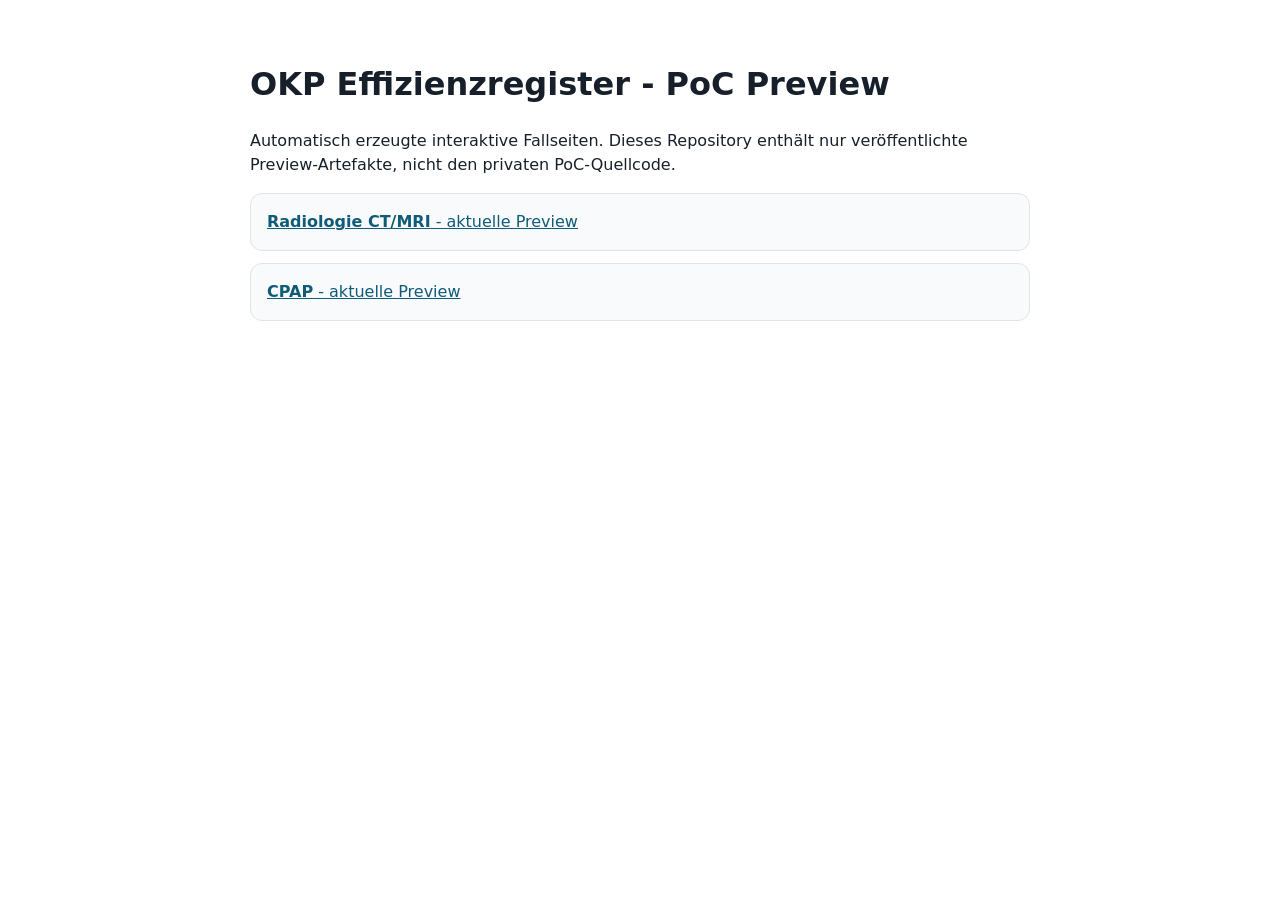
==== index.html @ 72e0fb17 "Preview radiology gpt-5.6-luna from private PoC issue #5" ====
<!doctype html>
<html lang="de">
<head>
  <meta charset="utf-8">
  <meta name="viewport" content="width=device-width,initial-scale=1">
  <title>OKP Effizienzregister PoC</title>
  <style>
    body{font-family:system-ui,-apple-system,"Segoe UI",sans-serif;max-width:780px;margin:60px auto;padding:0 20px;color:#17202a;line-height:1.5}
    a{color:#0f5b78}.card{padding:16px;border:1px solid #dfe4ea;border-radius:12px;margin:12px 0;background:#f8fafb}
  </style>
</head>
<body>
  <h1>OKP Effizienzregister - PoC Preview</h1>
  <p>Automatisch erzeugte interaktive Fallseiten. Dieses Repository enthält nur veröffentlichte Preview-Artefakte, nicht den privaten PoC-Quellcode.</p>
  <div class="card"><a href="radiology/"><strong>Radiologie CT/MRI</strong> - aktuelle Preview</a></div>
  <div class="card"><a href="cpap/"><strong>CPAP</strong> - aktuelle Preview</a></div>
</body>
</html>
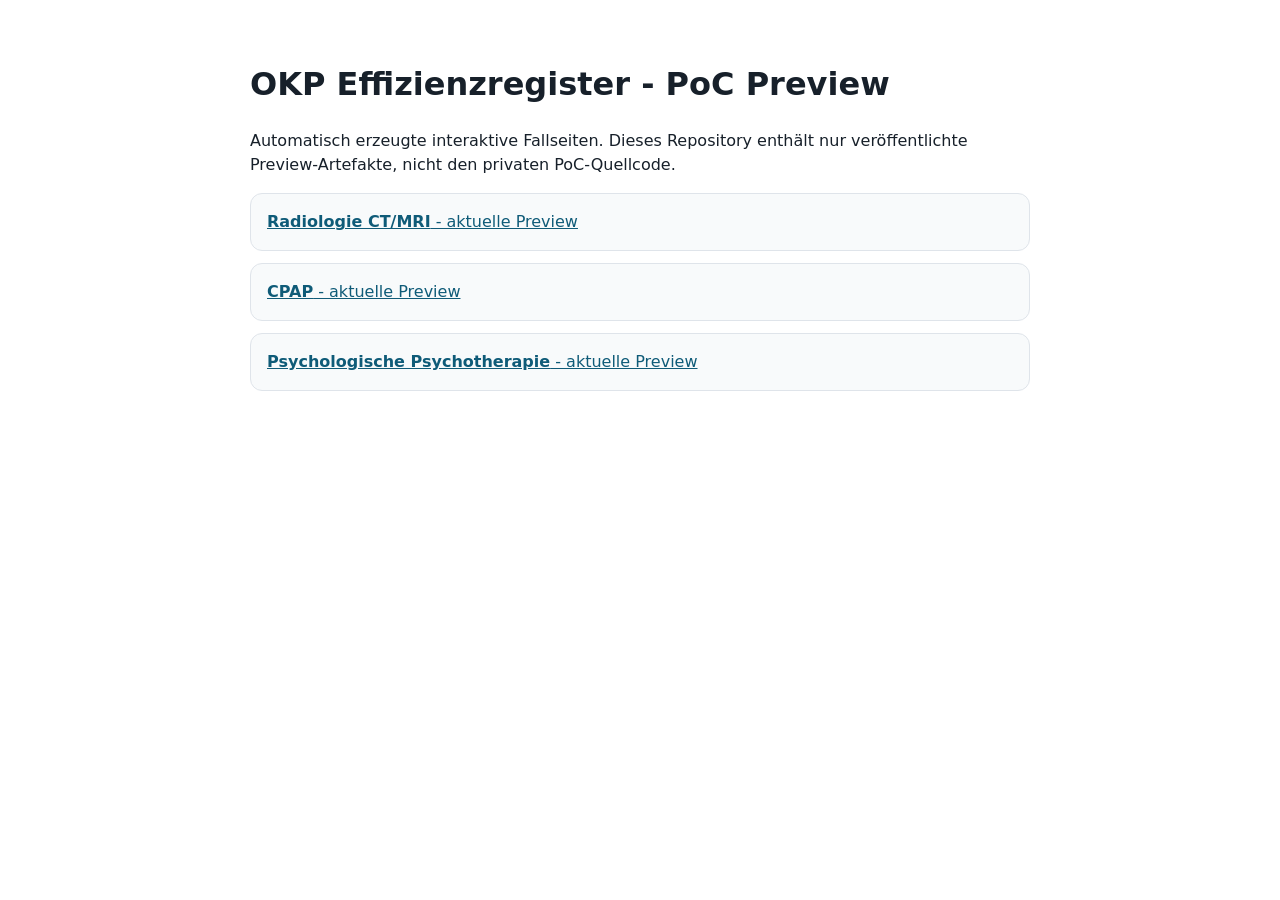
==== commit 34d87641: "Preview psychotherapy gpt-5.6-luna from private PoC issue #11" ====
--- a/index.html
+++ b/index.html
@@ -14,5 +14,6 @@
   <p>Automatisch erzeugte interaktive Fallseiten. Dieses Repository enthält nur veröffentlichte Preview-Artefakte, nicht den privaten PoC-Quellcode.</p>
   <div class="card"><a href="radiology/"><strong>Radiologie CT/MRI</strong> - aktuelle Preview</a></div>
   <div class="card"><a href="cpap/"><strong>CPAP</strong> - aktuelle Preview</a></div>
+<div class="card"><a href="psychotherapy/"><strong>Psychologische Psychotherapie</strong> - aktuelle Preview</a></div>
 </body>
 </html>
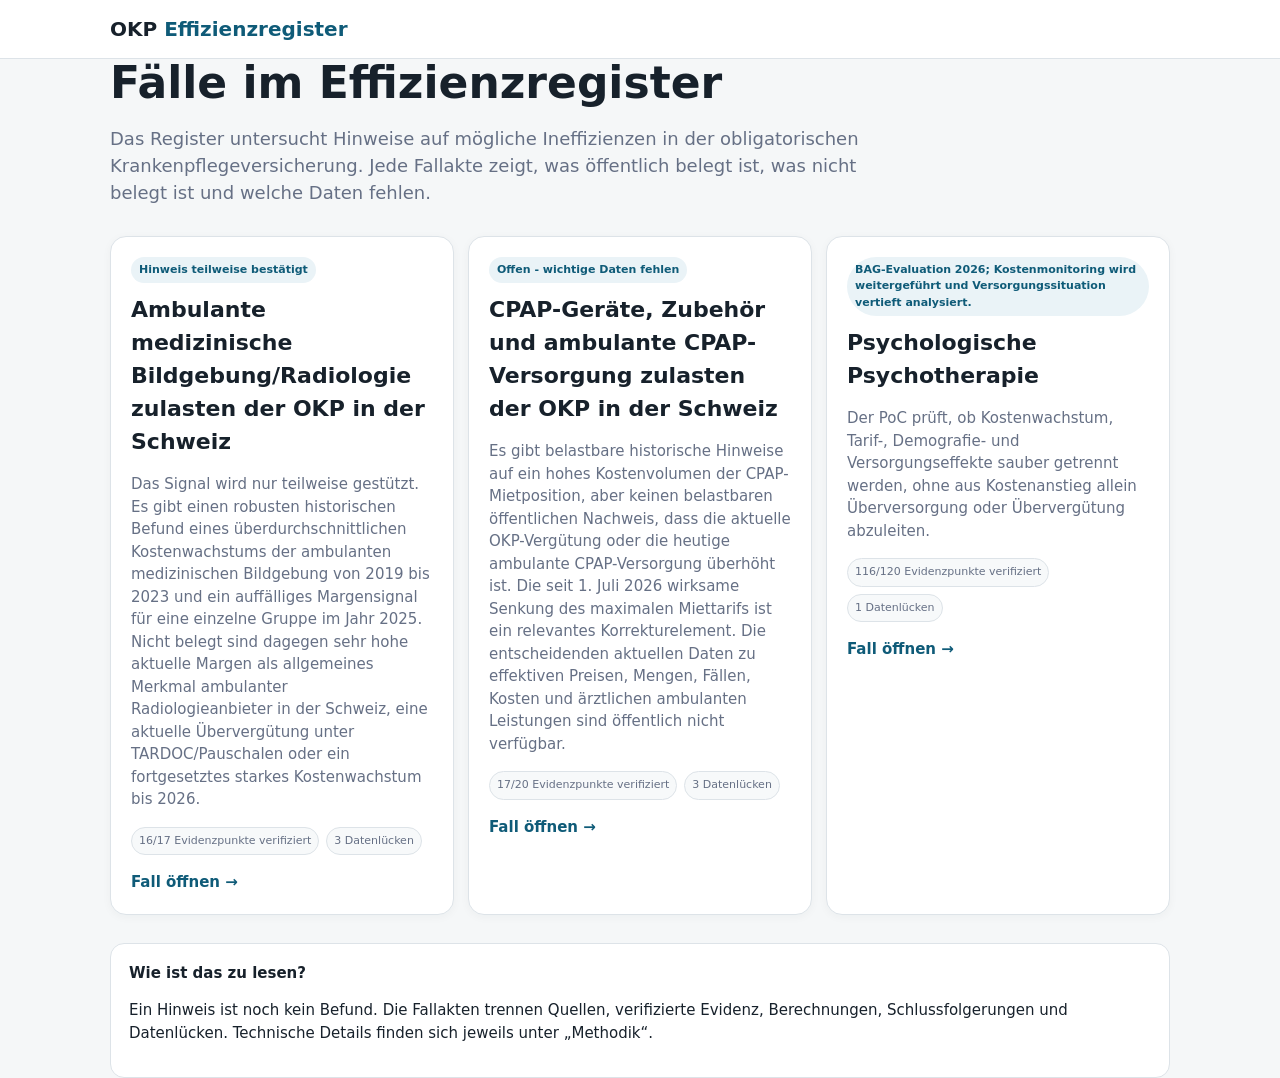
==== commit efe74b87: "Persist isolated ui stage output" ====
--- a/index.html
+++ b/index.html
@@ -1,19 +1,3 @@
-<!doctype html>
-<html lang="de">
-<head>
-  <meta charset="utf-8">
-  <meta name="viewport" content="width=device-width,initial-scale=1">
-  <title>OKP Effizienzregister PoC</title>
-  <style>
-    body{font-family:system-ui,-apple-system,"Segoe UI",sans-serif;max-width:780px;margin:60px auto;padding:0 20px;color:#17202a;line-height:1.5}
-    a{color:#0f5b78}.card{padding:16px;border:1px solid #dfe4ea;border-radius:12px;margin:12px 0;background:#f8fafb}
-  </style>
-</head>
-<body>
-  <h1>OKP Effizienzregister - PoC Preview</h1>
-  <p>Automatisch erzeugte interaktive Fallseiten. Dieses Repository enthält nur veröffentlichte Preview-Artefakte, nicht den privaten PoC-Quellcode.</p>
-  <div class="card"><a href="radiology/"><strong>Radiologie CT/MRI</strong> - aktuelle Preview</a></div>
-  <div class="card"><a href="cpap/"><strong>CPAP</strong> - aktuelle Preview</a></div>
-<div class="card"><a href="psychotherapy/"><strong>Psychologische Psychotherapie</strong> - aktuelle Preview</a></div>
-</body>
-</html>
+<!doctype html><html lang="de"><head><meta charset="utf-8"><meta name="viewport" content="width=device-width,initial-scale=1"><title>OKP Effizienzregister</title><style>
+:root{--bg:#f5f7f8;--card:#fff;--text:#17212b;--muted:#667085;--line:#dde3e8;--accent:#0f5b78;--soft:#eaf3f7}*{box-sizing:border-box}body{margin:0;background:var(--bg);color:var(--text);font:15px/1.5 system-ui,-apple-system,Segoe UI,sans-serif}.wrap{max-width:1100px;margin:auto;padding:0 20px}header{background:#fff;border-bottom:1px solid var(--line);padding:14px 0}.brand{font-weight:850;font-size:20px}.brand span{color:var(--accent)}main{padding:48px 0}h1{font-size:44px;line-height:1.08;margin:0 0 12px}.lead{font-size:18px;color:var(--muted);max-width:760px;margin-bottom:30px}.cases{display:grid;grid-template-columns:repeat(3,1fr);gap:14px}.case-card{display:block;background:var(--card);border:1px solid var(--line);border-radius:16px;padding:20px;color:var(--text);text-decoration:none;box-shadow:0 2px 10px rgba(16,40,52,.04)}.case-card:hover{border-color:#9db8c4}.case-card h2{font-size:22px;margin:10px 0}.case-card p{color:var(--muted)}.status{display:inline-block;background:var(--soft);color:var(--accent);font-size:11px;font-weight:800;border-radius:999px;padding:5px 8px}.metrics{display:flex;gap:7px;flex-wrap:wrap;margin:16px 0}.metrics span{font-size:11px;background:#f7f9fa;border:1px solid var(--line);border-radius:999px;padding:5px 7px;color:var(--muted)}.open{font-weight:800;color:var(--accent)}.method{margin-top:28px;background:#fff;border:1px solid var(--line);border-radius:14px;padding:18px}@media(max-width:850px){.cases{grid-template-columns:1fr}h1{font-size:34px}}
+</style></head><body><header><div class="wrap brand">OKP <span>Effizienzregister</span></div></header><main class="wrap"><h1>Fälle im Effizienzregister</h1><p class="lead">Das Register untersucht Hinweise auf mögliche Ineffizienzen in der obligatorischen Krankenpflegeversicherung. Jede Fallakte zeigt, was öffentlich belegt ist, was nicht belegt ist und welche Daten fehlen.</p><div class="cases"><a class="case-card" href="./radiology/"><span class="status">Hinweis teilweise bestätigt</span><h2>Ambulante medizinische Bildgebung/Radiologie zulasten der OKP in der Schweiz</h2><p>Das Signal wird nur teilweise gestützt. Es gibt einen robusten historischen Befund eines überdurchschnittlichen Kostenwachstums der ambulanten medizinischen Bildgebung von 2019 bis 2023 und ein auffälliges Margensignal für eine einzelne Gruppe im Jahr 2025. Nicht belegt sind dagegen sehr hohe aktuelle Margen als allgemeines Merkmal ambulanter Radiologieanbieter in der Schweiz, eine aktuelle Übervergütung unter TARDOC/Pauschalen oder ein fortgesetztes starkes Kostenwachstum bis 2026.</p><div class="metrics"><span>16/17 Evidenzpunkte verifiziert</span><span>3 Datenlücken</span></div><span class="open">Fall öffnen →</span></a><a class="case-card" href="./cpap/"><span class="status">Offen - wichtige Daten fehlen</span><h2>CPAP-Geräte, Zubehör und ambulante CPAP-Versorgung zulasten der OKP in der Schweiz</h2><p>Es gibt belastbare historische Hinweise auf ein hohes Kostenvolumen der CPAP-Mietposition, aber keinen belastbaren öffentlichen Nachweis, dass die aktuelle OKP-Vergütung oder die heutige ambulante CPAP-Versorgung überhöht ist. Die seit 1. Juli 2026 wirksame Senkung des maximalen Miettarifs ist ein relevantes Korrekturelement. Die entscheidenden aktuellen Daten zu effektiven Preisen, Mengen, Fällen, Kosten und ärztlichen ambulanten Leistungen sind öffentlich nicht verfügbar.</p><div class="metrics"><span>17/20 Evidenzpunkte verifiziert</span><span>3 Datenlücken</span></div><span class="open">Fall öffnen →</span></a><a class="case-card" href="./psychotherapy/"><span class="status">BAG-Evaluation 2026; Kostenmonitoring wird weitergeführt und Versorgungssituation vertieft analysiert.</span><h2>Psychologische Psychotherapie</h2><p>Der PoC prüft, ob Kostenwachstum, Tarif-, Demografie- und Versorgungseffekte sauber getrennt werden, ohne aus Kostenanstieg allein Überversorgung oder Übervergütung abzuleiten.</p><div class="metrics"><span>116/120 Evidenzpunkte verifiziert</span><span>1 Datenlücken</span></div><span class="open">Fall öffnen →</span></a></div><div class="method"><b>Wie ist das zu lesen?</b><p>Ein Hinweis ist noch kein Befund. Die Fallakten trennen Quellen, verifizierte Evidenz, Berechnungen, Schlussfolgerungen und Datenlücken. Technische Details finden sich jeweils unter „Methodik“.</p></div></main></body></html>
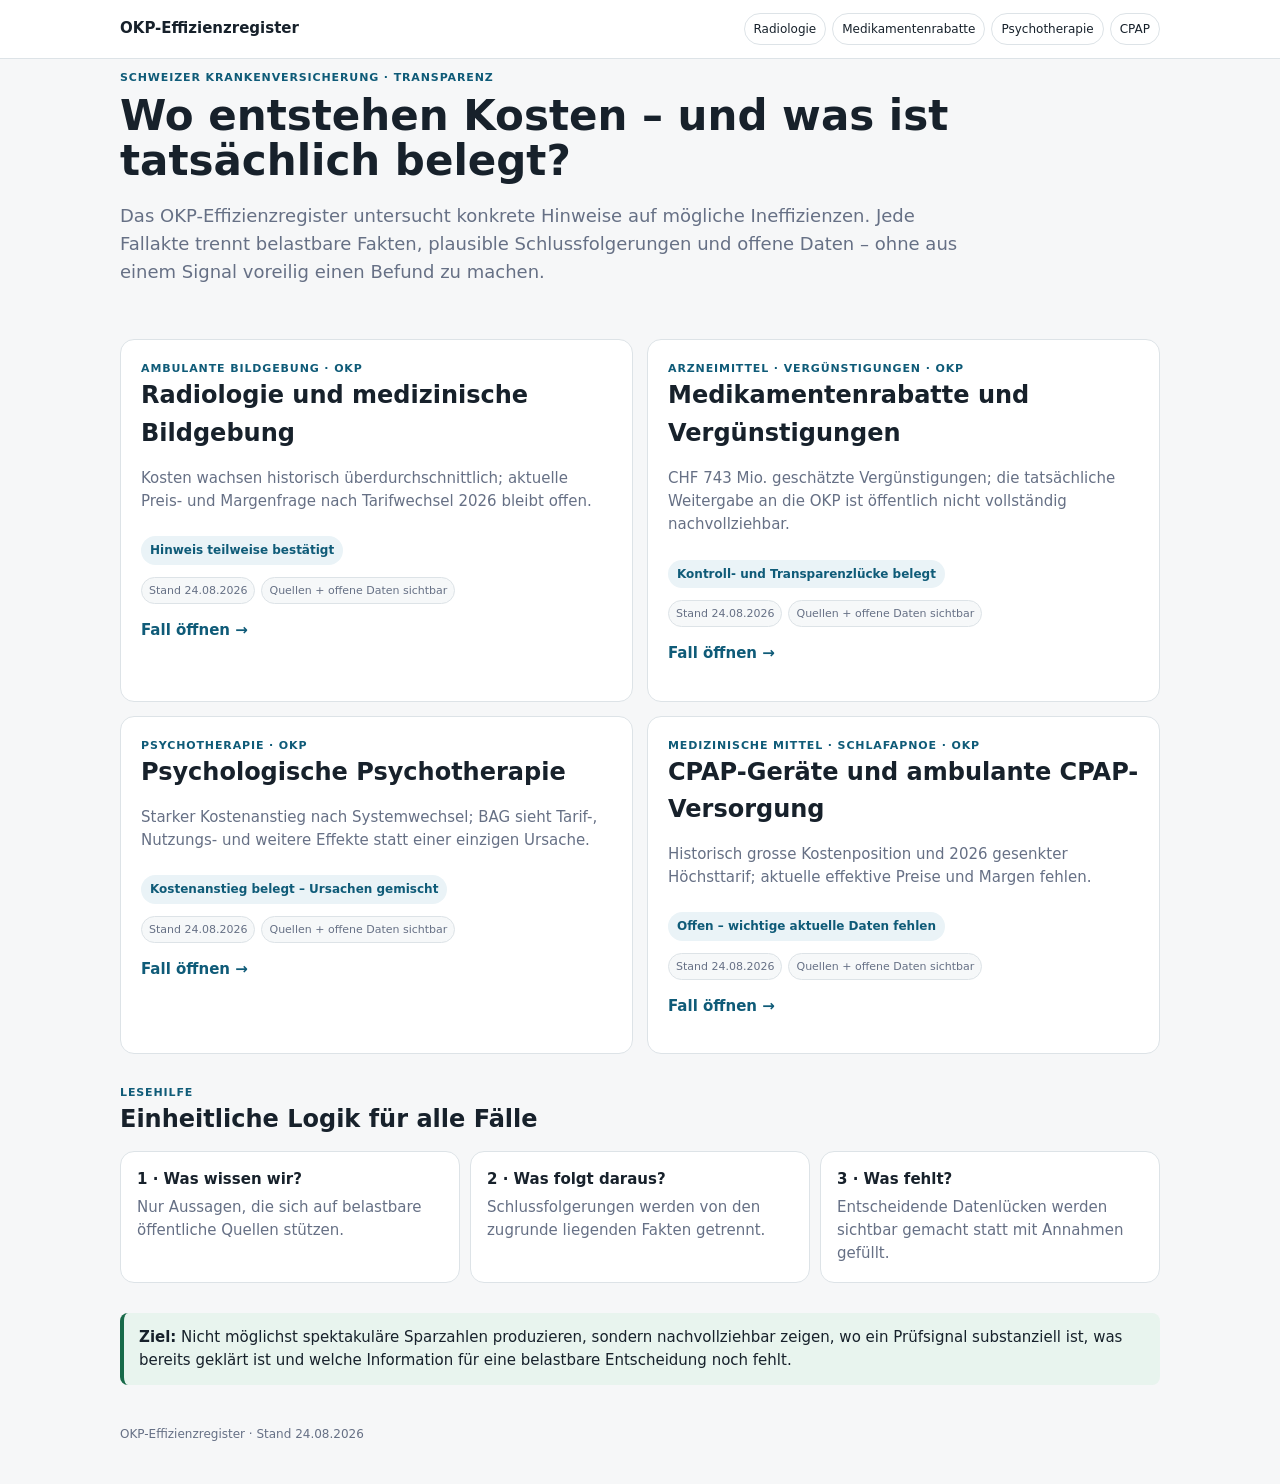
==== commit d8bd1f76: "Publish unified clean public case UI" ====
--- a/index.html
+++ b/index.html
@@ -1,3 +1 @@
-<!doctype html><html lang="de"><head><meta charset="utf-8"><meta name="viewport" content="width=device-width,initial-scale=1"><title>OKP Effizienzregister</title><style>
-:root{--bg:#f5f7f8;--card:#fff;--text:#17212b;--muted:#667085;--line:#dde3e8;--accent:#0f5b78;--soft:#eaf3f7}*{box-sizing:border-box}body{margin:0;background:var(--bg);color:var(--text);font:15px/1.5 system-ui,-apple-system,Segoe UI,sans-serif}.wrap{max-width:1100px;margin:auto;padding:0 20px}header{background:#fff;border-bottom:1px solid var(--line);padding:14px 0}.brand{font-weight:850;font-size:20px}.brand span{color:var(--accent)}main{padding:48px 0}h1{font-size:44px;line-height:1.08;margin:0 0 12px}.lead{font-size:18px;color:var(--muted);max-width:760px;margin-bottom:30px}.cases{display:grid;grid-template-columns:repeat(3,1fr);gap:14px}.case-card{display:block;background:var(--card);border:1px solid var(--line);border-radius:16px;padding:20px;color:var(--text);text-decoration:none;box-shadow:0 2px 10px rgba(16,40,52,.04)}.case-card:hover{border-color:#9db8c4}.case-card h2{font-size:22px;margin:10px 0}.case-card p{color:var(--muted)}.status{display:inline-block;background:var(--soft);color:var(--accent);font-size:11px;font-weight:800;border-radius:999px;padding:5px 8px}.metrics{display:flex;gap:7px;flex-wrap:wrap;margin:16px 0}.metrics span{font-size:11px;background:#f7f9fa;border:1px solid var(--line);border-radius:999px;padding:5px 7px;color:var(--muted)}.open{font-weight:800;color:var(--accent)}.method{margin-top:28px;background:#fff;border:1px solid var(--line);border-radius:14px;padding:18px}@media(max-width:850px){.cases{grid-template-columns:1fr}h1{font-size:34px}}
-</style></head><body><header><div class="wrap brand">OKP <span>Effizienzregister</span></div></header><main class="wrap"><h1>Fälle im Effizienzregister</h1><p class="lead">Das Register untersucht Hinweise auf mögliche Ineffizienzen in der obligatorischen Krankenpflegeversicherung. Jede Fallakte zeigt, was öffentlich belegt ist, was nicht belegt ist und welche Daten fehlen.</p><div class="cases"><a class="case-card" href="./radiology/"><span class="status">Hinweis teilweise bestätigt</span><h2>Ambulante medizinische Bildgebung/Radiologie zulasten der OKP in der Schweiz</h2><p>Das Signal wird nur teilweise gestützt. Es gibt einen robusten historischen Befund eines überdurchschnittlichen Kostenwachstums der ambulanten medizinischen Bildgebung von 2019 bis 2023 und ein auffälliges Margensignal für eine einzelne Gruppe im Jahr 2025. Nicht belegt sind dagegen sehr hohe aktuelle Margen als allgemeines Merkmal ambulanter Radiologieanbieter in der Schweiz, eine aktuelle Übervergütung unter TARDOC/Pauschalen oder ein fortgesetztes starkes Kostenwachstum bis 2026.</p><div class="metrics"><span>16/17 Evidenzpunkte verifiziert</span><span>3 Datenlücken</span></div><span class="open">Fall öffnen →</span></a><a class="case-card" href="./cpap/"><span class="status">Offen - wichtige Daten fehlen</span><h2>CPAP-Geräte, Zubehör und ambulante CPAP-Versorgung zulasten der OKP in der Schweiz</h2><p>Es gibt belastbare historische Hinweise auf ein hohes Kostenvolumen der CPAP-Mietposition, aber keinen belastbaren öffentlichen Nachweis, dass die aktuelle OKP-Vergütung oder die heutige ambulante CPAP-Versorgung überhöht ist. Die seit 1. Juli 2026 wirksame Senkung des maximalen Miettarifs ist ein relevantes Korrekturelement. Die entscheidenden aktuellen Daten zu effektiven Preisen, Mengen, Fällen, Kosten und ärztlichen ambulanten Leistungen sind öffentlich nicht verfügbar.</p><div class="metrics"><span>17/20 Evidenzpunkte verifiziert</span><span>3 Datenlücken</span></div><span class="open">Fall öffnen →</span></a><a class="case-card" href="./psychotherapy/"><span class="status">BAG-Evaluation 2026; Kostenmonitoring wird weitergeführt und Versorgungssituation vertieft analysiert.</span><h2>Psychologische Psychotherapie</h2><p>Der PoC prüft, ob Kostenwachstum, Tarif-, Demografie- und Versorgungseffekte sauber getrennt werden, ohne aus Kostenanstieg allein Überversorgung oder Übervergütung abzuleiten.</p><div class="metrics"><span>116/120 Evidenzpunkte verifiziert</span><span>1 Datenlücken</span></div><span class="open">Fall öffnen →</span></a></div><div class="method"><b>Wie ist das zu lesen?</b><p>Ein Hinweis ist noch kein Befund. Die Fallakten trennen Quellen, verifizierte Evidenz, Berechnungen, Schlussfolgerungen und Datenlücken. Technische Details finden sich jeweils unter „Methodik“.</p></div></main></body></html>+<!doctype html><html lang="de"><head><meta charset="utf-8"><meta name="viewport" content="width=device-width,initial-scale=1"><title>OKP-Effizienzregister</title><link rel="stylesheet" href="./styles.css"></head><body><header><div class="wrap header-inner"><a class="brand" href="./">OKP-Effizienzregister</a><nav class="nav"><a href="./radiology/">Radiologie</a><a href="./medikamentenrabatte/">Medikamentenrabatte</a><a href="./psychotherapy/">Psychotherapie</a><a href="./cpap/">CPAP</a></nav></div></header><main class="wrap"><section class="hero"><div class="eyebrow">SCHWEIZER KRANKENVERSICHERUNG · TRANSPARENZ</div><h1>Wo entstehen Kosten – und was ist tatsächlich belegt?</h1><p class="lead">Das OKP-Effizienzregister untersucht konkrete Hinweise auf mögliche Ineffizienzen. Jede Fallakte trennt belastbare Fakten, plausible Schlussfolgerungen und offene Daten – ohne aus einem Signal voreilig einen Befund zu machen.</p></section><section class="section"><div class="case-grid"><a class="case-card" href="./radiology/"><div class="eyebrow">AMBULANTE BILDGEBUNG · OKP</div><h2>Radiologie und medizinische Bildgebung</h2><p>Kosten wachsen historisch überdurchschnittlich; aktuelle Preis- und Margenfrage nach Tarifwechsel 2026 bleibt offen.</p><span class="status">Hinweis teilweise bestätigt</span><div class="case-meta"><span>Stand 24.08.2026</span><span>Quellen + offene Daten sichtbar</span></div><p class="open">Fall öffnen →</p></a><a class="case-card" href="./medikamentenrabatte/"><div class="eyebrow">ARZNEIMITTEL · VERGÜNSTIGUNGEN · OKP</div><h2>Medikamentenrabatte und Vergünstigungen</h2><p>CHF 743 Mio. geschätzte Vergünstigungen; die tatsächliche Weitergabe an die OKP ist öffentlich nicht vollständig nachvollziehbar.</p><span class="status">Kontroll- und Transparenzlücke belegt</span><div class="case-meta"><span>Stand 24.08.2026</span><span>Quellen + offene Daten sichtbar</span></div><p class="open">Fall öffnen →</p></a><a class="case-card" href="./psychotherapy/"><div class="eyebrow">PSYCHOTHERAPIE · OKP</div><h2>Psychologische Psychotherapie</h2><p>Starker Kostenanstieg nach Systemwechsel; BAG sieht Tarif-, Nutzungs- und weitere Effekte statt einer einzigen Ursache.</p><span class="status">Kostenanstieg belegt – Ursachen gemischt</span><div class="case-meta"><span>Stand 24.08.2026</span><span>Quellen + offene Daten sichtbar</span></div><p class="open">Fall öffnen →</p></a><a class="case-card" href="./cpap/"><div class="eyebrow">MEDIZINISCHE MITTEL · SCHLAFAPNOE · OKP</div><h2>CPAP-Geräte und ambulante CPAP-Versorgung</h2><p>Historisch grosse Kostenposition und 2026 gesenkter Höchsttarif; aktuelle effektive Preise und Margen fehlen.</p><span class="status">Offen – wichtige aktuelle Daten fehlen</span><div class="case-meta"><span>Stand 24.08.2026</span><span>Quellen + offene Daten sichtbar</span></div><p class="open">Fall öffnen →</p></a></div></section><section class="section"><div class="eyebrow">LESEHILFE</div><h2>Einheitliche Logik für alle Fälle</h2><div class="principles"><article class="panel"><b>1 · Was wissen wir?</b><span class="muted">Nur Aussagen, die sich auf belastbare öffentliche Quellen stützen.</span></article><article class="panel"><b>2 · Was folgt daraus?</b><span class="muted">Schlussfolgerungen werden von den zugrunde liegenden Fakten getrennt.</span></article><article class="panel"><b>3 · Was fehlt?</b><span class="muted">Entscheidende Datenlücken werden sichtbar gemacht statt mit Annahmen gefüllt.</span></article></div></section><section class="section"><div class="callout good"><b>Ziel:</b> Nicht möglichst spektakuläre Sparzahlen produzieren, sondern nachvollziehbar zeigen, wo ein Prüfsignal substanziell ist, was bereits geklärt ist und welche Information für eine belastbare Entscheidung noch fehlt.</div></section></main><footer><div class="wrap">OKP-Effizienzregister · Stand 24.08.2026</div></footer></body></html>
--- a/styles.css
+++ b/styles.css
@@ -0,0 +1 @@
+:root{--bg:#f6f7f8;--card:#fff;--text:#17212b;--muted:#667085;--line:#dde3e7;--accent:#0f5b78;--accent2:#0a4158;--soft:#eaf3f7;--warnbg:#fff4df;--good:#176a49;--goodbg:#e8f4ee}*{box-sizing:border-box;min-width:0}html{scroll-behavior:smooth;max-width:100%}body{margin:0;max-width:100%;background:var(--bg);color:var(--text);font:15px/1.55 system-ui,-apple-system,"Segoe UI",sans-serif}a{color:var(--accent)}.wrap{max-width:1080px;margin:auto;padding:0 20px}header{background:#fff;border-bottom:1px solid var(--line);position:sticky;top:0;z-index:20}.header-inner{min-height:58px;display:flex;align-items:center;gap:16px}.brand{font-weight:850;color:var(--text);text-decoration:none;white-space:nowrap}.nav{margin-left:auto;max-width:100%;display:flex;gap:6px;overflow-x:auto;padding:8px 0}.nav a{white-space:nowrap;text-decoration:none;border:1px solid var(--line);border-radius:999px;padding:6px 9px;font-size:12px;color:var(--text)}.nav a.active{background:var(--accent);border-color:var(--accent);color:#fff}main{padding:34px 0 56px}.hero{padding:10px 0 18px}.eyebrow{font-size:11px;font-weight:850;letter-spacing:.08em;text-transform:uppercase;color:var(--accent)}h1{font-size:42px;line-height:1.08;margin:7px 0 12px;max-width:900px;overflow-wrap:anywhere}h2{font-size:24px;margin:0 0 12px;overflow-wrap:anywhere}h3{font-size:17px;margin:0 0 7px;overflow-wrap:anywhere}.lead{font-size:18px;color:var(--muted);max-width:860px;overflow-wrap:anywhere}.status{display:inline-block;margin-top:8px;background:var(--soft);color:var(--accent);padding:5px 9px;border-radius:999px;font-size:12px;font-weight:850;max-width:100%;overflow-wrap:anywhere}.section{margin:18px 0 30px}.panel,.metric,.case-card,.list-card,.step{background:#fff;border:1px solid var(--line);border-radius:14px;min-width:0}.panel{padding:20px}.metrics{display:grid;grid-template-columns:repeat(4,minmax(0,1fr));gap:10px;margin:16px 0}.metric{padding:15px}.metric b{display:block;color:var(--accent2);font-size:25px;line-height:1.15;overflow-wrap:anywhere}.metric span{display:block;color:var(--muted);font-size:12px;margin-top:5px;overflow-wrap:anywhere}.two-col{display:grid;grid-template-columns:minmax(0,1fr) minmax(0,1fr);gap:12px}.list-card{padding:18px}.list-card ul{padding-left:19px;margin-bottom:0}.list-card li{margin:7px 0;overflow-wrap:anywhere}.story{display:grid;gap:10px}.step{display:grid;grid-template-columns:34px minmax(0,1fr);gap:11px;padding:13px}.step-num{width:28px;height:28px;border-radius:50%;background:var(--accent);color:#fff;display:grid;place-items:center;font-weight:850}.step p{margin:3px 0;color:#34424d;overflow-wrap:anywhere}.callout{padding:13px 15px;background:var(--warnbg);border-left:4px solid #c58a00;border-radius:8px;overflow-wrap:anywhere}.callout.good{background:var(--goodbg);border-left-color:var(--good)}.question{padding:14px 0;border-bottom:1px solid var(--line)}.question:last-child{border-bottom:0}.question p{margin:4px 0;overflow-wrap:anywhere}.sources{margin:0;padding-left:20px}.sources li{margin:10px 0;overflow-wrap:anywhere}.sources a,.sources small{overflow-wrap:anywhere;word-break:normal}.sources small{display:block;color:var(--muted)}.case-grid{display:grid;grid-template-columns:minmax(0,1fr) minmax(0,1fr);gap:14px}.case-card{display:block;text-decoration:none;color:var(--text);padding:20px}.case-card:hover{border-color:#aabfc8}.case-card p{color:var(--muted);overflow-wrap:anywhere}.case-card .open{color:var(--accent);font-weight:850}.case-meta{display:flex;gap:6px;flex-wrap:wrap;margin-top:12px}.case-meta span{font-size:11px;background:#f6f8f9;border:1px solid var(--line);border-radius:999px;padding:4px 7px;color:var(--muted);max-width:100%}.principles{display:grid;grid-template-columns:repeat(3,minmax(0,1fr));gap:10px}.principles .panel{padding:16px}.principles b{display:block;margin-bottom:5px}.muted{color:var(--muted)}footer{padding:10px 0 40px;color:var(--muted);font-size:12px}@media(max-width:760px){.wrap{padding:0 14px}.header-inner{display:block;padding:10px 0 6px}.brand{display:block}.nav{margin-left:0;padding-bottom:4px;width:100%}.nav a{font-size:11px}main{padding-top:22px}h1{font-size:31px}.lead{font-size:16px}.two-col,.metrics,.case-grid,.principles{grid-template-columns:minmax(0,1fr)}.metrics{gap:8px}.metric b{font-size:22px}.panel{padding:16px}.section{margin:14px 0 24px}}
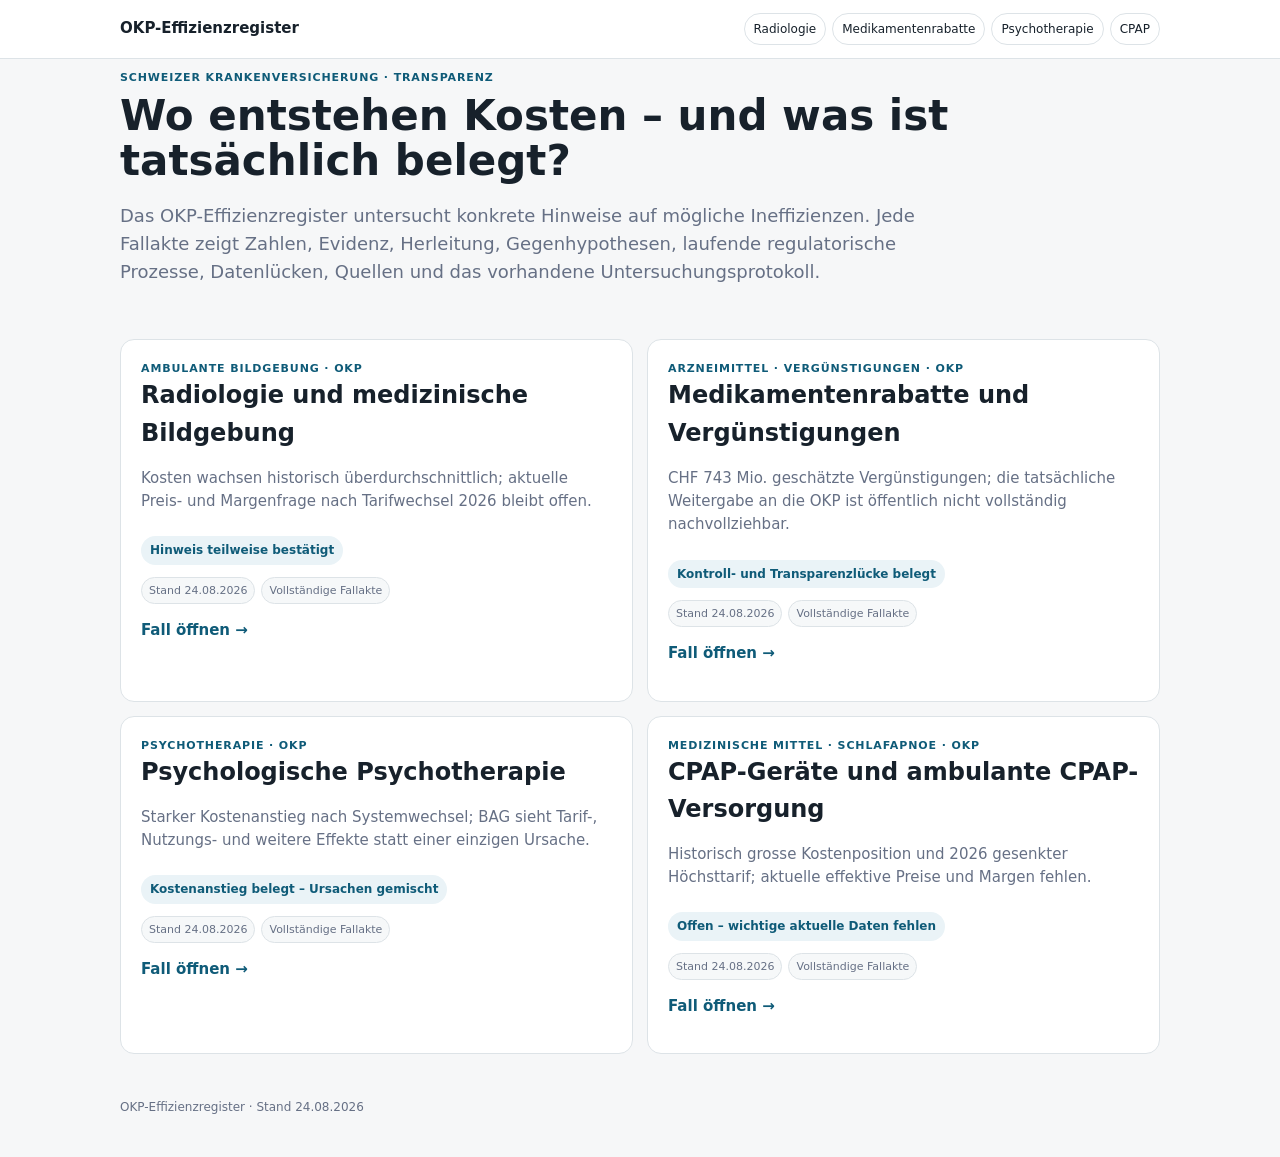
==== commit 99bbbc7f: "Publish detailed unified public case UI" ====
--- a/index.html
+++ b/index.html
@@ -1 +1 @@
-<!doctype html><html lang="de"><head><meta charset="utf-8"><meta name="viewport" content="width=device-width,initial-scale=1"><title>OKP-Effizienzregister</title><link rel="stylesheet" href="./styles.css"></head><body><header><div class="wrap header-inner"><a class="brand" href="./">OKP-Effizienzregister</a><nav class="nav"><a href="./radiology/">Radiologie</a><a href="./medikamentenrabatte/">Medikamentenrabatte</a><a href="./psychotherapy/">Psychotherapie</a><a href="./cpap/">CPAP</a></nav></div></header><main class="wrap"><section class="hero"><div class="eyebrow">SCHWEIZER KRANKENVERSICHERUNG · TRANSPARENZ</div><h1>Wo entstehen Kosten – und was ist tatsächlich belegt?</h1><p class="lead">Das OKP-Effizienzregister untersucht konkrete Hinweise auf mögliche Ineffizienzen. Jede Fallakte trennt belastbare Fakten, plausible Schlussfolgerungen und offene Daten – ohne aus einem Signal voreilig einen Befund zu machen.</p></section><section class="section"><div class="case-grid"><a class="case-card" href="./radiology/"><div class="eyebrow">AMBULANTE BILDGEBUNG · OKP</div><h2>Radiologie und medizinische Bildgebung</h2><p>Kosten wachsen historisch überdurchschnittlich; aktuelle Preis- und Margenfrage nach Tarifwechsel 2026 bleibt offen.</p><span class="status">Hinweis teilweise bestätigt</span><div class="case-meta"><span>Stand 24.08.2026</span><span>Quellen + offene Daten sichtbar</span></div><p class="open">Fall öffnen →</p></a><a class="case-card" href="./medikamentenrabatte/"><div class="eyebrow">ARZNEIMITTEL · VERGÜNSTIGUNGEN · OKP</div><h2>Medikamentenrabatte und Vergünstigungen</h2><p>CHF 743 Mio. geschätzte Vergünstigungen; die tatsächliche Weitergabe an die OKP ist öffentlich nicht vollständig nachvollziehbar.</p><span class="status">Kontroll- und Transparenzlücke belegt</span><div class="case-meta"><span>Stand 24.08.2026</span><span>Quellen + offene Daten sichtbar</span></div><p class="open">Fall öffnen →</p></a><a class="case-card" href="./psychotherapy/"><div class="eyebrow">PSYCHOTHERAPIE · OKP</div><h2>Psychologische Psychotherapie</h2><p>Starker Kostenanstieg nach Systemwechsel; BAG sieht Tarif-, Nutzungs- und weitere Effekte statt einer einzigen Ursache.</p><span class="status">Kostenanstieg belegt – Ursachen gemischt</span><div class="case-meta"><span>Stand 24.08.2026</span><span>Quellen + offene Daten sichtbar</span></div><p class="open">Fall öffnen →</p></a><a class="case-card" href="./cpap/"><div class="eyebrow">MEDIZINISCHE MITTEL · SCHLAFAPNOE · OKP</div><h2>CPAP-Geräte und ambulante CPAP-Versorgung</h2><p>Historisch grosse Kostenposition und 2026 gesenkter Höchsttarif; aktuelle effektive Preise und Margen fehlen.</p><span class="status">Offen – wichtige aktuelle Daten fehlen</span><div class="case-meta"><span>Stand 24.08.2026</span><span>Quellen + offene Daten sichtbar</span></div><p class="open">Fall öffnen →</p></a></div></section><section class="section"><div class="eyebrow">LESEHILFE</div><h2>Einheitliche Logik für alle Fälle</h2><div class="principles"><article class="panel"><b>1 · Was wissen wir?</b><span class="muted">Nur Aussagen, die sich auf belastbare öffentliche Quellen stützen.</span></article><article class="panel"><b>2 · Was folgt daraus?</b><span class="muted">Schlussfolgerungen werden von den zugrunde liegenden Fakten getrennt.</span></article><article class="panel"><b>3 · Was fehlt?</b><span class="muted">Entscheidende Datenlücken werden sichtbar gemacht statt mit Annahmen gefüllt.</span></article></div></section><section class="section"><div class="callout good"><b>Ziel:</b> Nicht möglichst spektakuläre Sparzahlen produzieren, sondern nachvollziehbar zeigen, wo ein Prüfsignal substanziell ist, was bereits geklärt ist und welche Information für eine belastbare Entscheidung noch fehlt.</div></section></main><footer><div class="wrap">OKP-Effizienzregister · Stand 24.08.2026</div></footer></body></html>+<!doctype html><html lang="de"><head><meta charset="utf-8"><meta name="viewport" content="width=device-width,initial-scale=1"><title>OKP-Effizienzregister</title><link rel="stylesheet" href="./styles.css"></head><body><header><div class="wrap header-inner"><a class="brand" href="./">OKP-Effizienzregister</a><nav class="nav"><a href="./radiology/">Radiologie</a><a href="./medikamentenrabatte/">Medikamentenrabatte</a><a href="./psychotherapy/">Psychotherapie</a><a href="./cpap/">CPAP</a></nav></div></header><main class="wrap"><section class="hero"><div class="eyebrow">SCHWEIZER KRANKENVERSICHERUNG · TRANSPARENZ</div><h1>Wo entstehen Kosten – und was ist tatsächlich belegt?</h1><p class="lead">Das OKP-Effizienzregister untersucht konkrete Hinweise auf mögliche Ineffizienzen. Jede Fallakte zeigt Zahlen, Evidenz, Herleitung, Gegenhypothesen, laufende regulatorische Prozesse, Datenlücken, Quellen und das vorhandene Untersuchungsprotokoll.</p></section><section class="section"><div class="case-grid"><a class="case-card" href="./radiology/"><div class="eyebrow">AMBULANTE BILDGEBUNG · OKP</div><h2>Radiologie und medizinische Bildgebung</h2><p>Kosten wachsen historisch überdurchschnittlich; aktuelle Preis- und Margenfrage nach Tarifwechsel 2026 bleibt offen.</p><span class="status">Hinweis teilweise bestätigt</span><div class="case-meta"><span>Stand 24.08.2026</span><span>Vollständige Fallakte</span></div><p class="open">Fall öffnen →</p></a><a class="case-card" href="./medikamentenrabatte/"><div class="eyebrow">ARZNEIMITTEL · VERGÜNSTIGUNGEN · OKP</div><h2>Medikamentenrabatte und Vergünstigungen</h2><p>CHF 743 Mio. geschätzte Vergünstigungen; die tatsächliche Weitergabe an die OKP ist öffentlich nicht vollständig nachvollziehbar.</p><span class="status">Kontroll- und Transparenzlücke belegt</span><div class="case-meta"><span>Stand 24.08.2026</span><span>Vollständige Fallakte</span></div><p class="open">Fall öffnen →</p></a><a class="case-card" href="./psychotherapy/"><div class="eyebrow">PSYCHOTHERAPIE · OKP</div><h2>Psychologische Psychotherapie</h2><p>Starker Kostenanstieg nach Systemwechsel; BAG sieht Tarif-, Nutzungs- und weitere Effekte statt einer einzigen Ursache.</p><span class="status">Kostenanstieg belegt – Ursachen gemischt</span><div class="case-meta"><span>Stand 24.08.2026</span><span>Vollständige Fallakte</span></div><p class="open">Fall öffnen →</p></a><a class="case-card" href="./cpap/"><div class="eyebrow">MEDIZINISCHE MITTEL · SCHLAFAPNOE · OKP</div><h2>CPAP-Geräte und ambulante CPAP-Versorgung</h2><p>Historisch grosse Kostenposition und 2026 gesenkter Höchsttarif; aktuelle effektive Preise und Margen fehlen.</p><span class="status">Offen – wichtige aktuelle Daten fehlen</span><div class="case-meta"><span>Stand 24.08.2026</span><span>Vollständige Fallakte</span></div><p class="open">Fall öffnen →</p></a></div></section></main><footer><div class="wrap">OKP-Effizienzregister · Stand 24.08.2026</div></footer></body></html>
--- a/styles.css
+++ b/styles.css
@@ -1 +1 @@
-:root{--bg:#f6f7f8;--card:#fff;--text:#17212b;--muted:#667085;--line:#dde3e7;--accent:#0f5b78;--accent2:#0a4158;--soft:#eaf3f7;--warnbg:#fff4df;--good:#176a49;--goodbg:#e8f4ee}*{box-sizing:border-box;min-width:0}html{scroll-behavior:smooth;max-width:100%}body{margin:0;max-width:100%;background:var(--bg);color:var(--text);font:15px/1.55 system-ui,-apple-system,"Segoe UI",sans-serif}a{color:var(--accent)}.wrap{max-width:1080px;margin:auto;padding:0 20px}header{background:#fff;border-bottom:1px solid var(--line);position:sticky;top:0;z-index:20}.header-inner{min-height:58px;display:flex;align-items:center;gap:16px}.brand{font-weight:850;color:var(--text);text-decoration:none;white-space:nowrap}.nav{margin-left:auto;max-width:100%;display:flex;gap:6px;overflow-x:auto;padding:8px 0}.nav a{white-space:nowrap;text-decoration:none;border:1px solid var(--line);border-radius:999px;padding:6px 9px;font-size:12px;color:var(--text)}.nav a.active{background:var(--accent);border-color:var(--accent);color:#fff}main{padding:34px 0 56px}.hero{padding:10px 0 18px}.eyebrow{font-size:11px;font-weight:850;letter-spacing:.08em;text-transform:uppercase;color:var(--accent)}h1{font-size:42px;line-height:1.08;margin:7px 0 12px;max-width:900px;overflow-wrap:anywhere}h2{font-size:24px;margin:0 0 12px;overflow-wrap:anywhere}h3{font-size:17px;margin:0 0 7px;overflow-wrap:anywhere}.lead{font-size:18px;color:var(--muted);max-width:860px;overflow-wrap:anywhere}.status{display:inline-block;margin-top:8px;background:var(--soft);color:var(--accent);padding:5px 9px;border-radius:999px;font-size:12px;font-weight:850;max-width:100%;overflow-wrap:anywhere}.section{margin:18px 0 30px}.panel,.metric,.case-card,.list-card,.step{background:#fff;border:1px solid var(--line);border-radius:14px;min-width:0}.panel{padding:20px}.metrics{display:grid;grid-template-columns:repeat(4,minmax(0,1fr));gap:10px;margin:16px 0}.metric{padding:15px}.metric b{display:block;color:var(--accent2);font-size:25px;line-height:1.15;overflow-wrap:anywhere}.metric span{display:block;color:var(--muted);font-size:12px;margin-top:5px;overflow-wrap:anywhere}.two-col{display:grid;grid-template-columns:minmax(0,1fr) minmax(0,1fr);gap:12px}.list-card{padding:18px}.list-card ul{padding-left:19px;margin-bottom:0}.list-card li{margin:7px 0;overflow-wrap:anywhere}.story{display:grid;gap:10px}.step{display:grid;grid-template-columns:34px minmax(0,1fr);gap:11px;padding:13px}.step-num{width:28px;height:28px;border-radius:50%;background:var(--accent);color:#fff;display:grid;place-items:center;font-weight:850}.step p{margin:3px 0;color:#34424d;overflow-wrap:anywhere}.callout{padding:13px 15px;background:var(--warnbg);border-left:4px solid #c58a00;border-radius:8px;overflow-wrap:anywhere}.callout.good{background:var(--goodbg);border-left-color:var(--good)}.question{padding:14px 0;border-bottom:1px solid var(--line)}.question:last-child{border-bottom:0}.question p{margin:4px 0;overflow-wrap:anywhere}.sources{margin:0;padding-left:20px}.sources li{margin:10px 0;overflow-wrap:anywhere}.sources a,.sources small{overflow-wrap:anywhere;word-break:normal}.sources small{display:block;color:var(--muted)}.case-grid{display:grid;grid-template-columns:minmax(0,1fr) minmax(0,1fr);gap:14px}.case-card{display:block;text-decoration:none;color:var(--text);padding:20px}.case-card:hover{border-color:#aabfc8}.case-card p{color:var(--muted);overflow-wrap:anywhere}.case-card .open{color:var(--accent);font-weight:850}.case-meta{display:flex;gap:6px;flex-wrap:wrap;margin-top:12px}.case-meta span{font-size:11px;background:#f6f8f9;border:1px solid var(--line);border-radius:999px;padding:4px 7px;color:var(--muted);max-width:100%}.principles{display:grid;grid-template-columns:repeat(3,minmax(0,1fr));gap:10px}.principles .panel{padding:16px}.principles b{display:block;margin-bottom:5px}.muted{color:var(--muted)}footer{padding:10px 0 40px;color:var(--muted);font-size:12px}@media(max-width:760px){.wrap{padding:0 14px}.header-inner{display:block;padding:10px 0 6px}.brand{display:block}.nav{margin-left:0;padding-bottom:4px;width:100%}.nav a{font-size:11px}main{padding-top:22px}h1{font-size:31px}.lead{font-size:16px}.two-col,.metrics,.case-grid,.principles{grid-template-columns:minmax(0,1fr)}.metrics{gap:8px}.metric b{font-size:22px}.panel{padding:16px}.section{margin:14px 0 24px}}+:root{--bg:#f6f7f8;--card:#fff;--text:#17212b;--muted:#667085;--line:#dde3e7;--accent:#0f5b78;--accent2:#0a4158;--soft:#eaf3f7;--warnbg:#fff4df;--good:#176a49;--goodbg:#e8f4ee}*{box-sizing:border-box;min-width:0}html{scroll-behavior:smooth;max-width:100%}body{margin:0;max-width:100%;background:var(--bg);color:var(--text);font:15px/1.55 system-ui,-apple-system,"Segoe UI",sans-serif}a{color:var(--accent)}.wrap{max-width:1080px;margin:auto;padding:0 20px}header{background:#fff;border-bottom:1px solid var(--line);position:sticky;top:0;z-index:20}.header-inner{min-height:58px;display:flex;align-items:center;gap:16px}.brand{font-weight:850;color:var(--text);text-decoration:none;white-space:nowrap}.nav{margin-left:auto;max-width:100%;display:flex;gap:6px;overflow-x:auto;padding:8px 0}.nav a{white-space:nowrap;text-decoration:none;border:1px solid var(--line);border-radius:999px;padding:6px 9px;font-size:12px;color:var(--text)}.nav a.active{background:var(--accent);border-color:var(--accent);color:#fff}main{padding:34px 0 56px}.hero{padding:10px 0 18px}.eyebrow{font-size:11px;font-weight:850;letter-spacing:.08em;text-transform:uppercase;color:var(--accent)}h1{font-size:42px;line-height:1.08;margin:7px 0 12px;max-width:900px;overflow-wrap:anywhere}h2{font-size:24px;margin:0 0 12px;overflow-wrap:anywhere}h3{font-size:17px;margin:0 0 7px;overflow-wrap:anywhere}.lead{font-size:18px;color:var(--muted);max-width:860px;overflow-wrap:anywhere}.status{display:inline-block;margin-top:8px;background:var(--soft);color:var(--accent);padding:5px 9px;border-radius:999px;font-size:12px;font-weight:850;max-width:100%;overflow-wrap:anywhere}.section{margin:18px 0 34px}.panel,.metric,.case-card,.list-card,.step,.detail-card,.timeline-card{background:#fff;border:1px solid var(--line);border-radius:14px;min-width:0}.panel{padding:20px}.metrics{display:grid;grid-template-columns:repeat(4,minmax(0,1fr));gap:10px;margin:16px 0}.metric{padding:15px}.metric b{display:block;color:var(--accent2);font-size:25px;line-height:1.15;overflow-wrap:anywhere}.metric span{display:block;color:var(--muted);font-size:12px;margin-top:5px;overflow-wrap:anywhere}.two-col,.detail-grid{display:grid;grid-template-columns:minmax(0,1fr) minmax(0,1fr);gap:12px}.list-card,.detail-card{padding:18px}.list-card ul{padding-left:19px;margin-bottom:0}.list-card li{margin:7px 0;overflow-wrap:anywhere}.detail-card p{margin:0;color:#34424d}.detail-card.calc{border-top:4px solid var(--accent)}.detail-card.counter{background:#fbfcfd}.story{display:grid;gap:10px}.step{display:grid;grid-template-columns:34px minmax(0,1fr);gap:11px;padding:13px}.step-num{width:28px;height:28px;border-radius:50%;background:var(--accent);color:#fff;display:grid;place-items:center;font-weight:850}.step p{margin:3px 0;color:#34424d;overflow-wrap:anywhere}.callout{padding:13px 15px;background:var(--warnbg);border-left:4px solid #c58a00;border-radius:8px;overflow-wrap:anywhere}.callout.good{background:var(--goodbg);border-left-color:var(--good)}.question{padding:14px 0;border-bottom:1px solid var(--line)}.question:last-child{border-bottom:0}.question p{margin:4px 0;overflow-wrap:anywhere}.process-section{scroll-margin-top:70px}.timeline{position:relative;margin:20px 0}.timeline:before{content:"";position:absolute;left:106px;top:10px;bottom:10px;width:2px;background:#cfdbe0}.timeline-item{display:grid;grid-template-columns:88px 24px minmax(0,1fr);gap:10px;align-items:start;margin:0 0 13px;position:relative}.timeline-date{text-align:right;padding-top:13px;font-size:12px;font-weight:800;color:var(--muted)}.timeline-dot{width:12px;height:12px;border-radius:50%;background:var(--accent);border:3px solid #dbeaf0;margin-top:15px;z-index:1}.timeline-card{padding:14px 16px}.timeline-card p{margin:4px 0;color:#34424d}.sources{margin:0;padding-left:20px}.sources li{margin:10px 0;overflow-wrap:anywhere}.sources a,.sources small{overflow-wrap:anywhere;word-break:normal}.sources small{display:block;color:var(--muted)}.log-entry{border:1px solid var(--line);border-radius:12px;background:#fbfcfd;margin:9px 0;overflow:hidden}.log-entry summary{cursor:pointer;padding:13px 15px;display:flex;justify-content:space-between;gap:12px}.log-entry summary span{color:var(--muted);font-size:12px;font-weight:400}.log-body{border-top:1px solid var(--line);padding:14px 15px;display:grid;grid-template-columns:1fr 1fr;gap:12px}.log-body b{font-size:12px;color:var(--accent)}.log-body p{margin:3px 0;white-space:pre-wrap;overflow-wrap:anywhere}.case-grid{display:grid;grid-template-columns:minmax(0,1fr) minmax(0,1fr);gap:14px}.case-card{display:block;text-decoration:none;color:var(--text);padding:20px}.case-card:hover{border-color:#aabfc8}.case-card p{color:var(--muted);overflow-wrap:anywhere}.case-card .open{color:var(--accent);font-weight:850}.case-meta{display:flex;gap:6px;flex-wrap:wrap;margin-top:12px}.case-meta span{font-size:11px;background:#f6f8f9;border:1px solid var(--line);border-radius:999px;padding:4px 7px;color:var(--muted);max-width:100%}.muted{color:var(--muted)}footer{padding:10px 0 40px;color:var(--muted);font-size:12px}@media(max-width:760px){.wrap{padding:0 14px}.header-inner{display:block;padding:10px 0 6px}.brand{display:block}.nav{margin-left:0;padding-bottom:4px;width:100%}.nav a{font-size:11px}main{padding-top:22px}h1{font-size:31px}.lead{font-size:16px}.two-col,.metrics,.case-grid,.detail-grid,.log-body{grid-template-columns:minmax(0,1fr)}.metrics{gap:8px}.metric b{font-size:22px}.panel{padding:16px}.section{margin:14px 0 26px}.timeline:before{left:7px}.timeline-item{grid-template-columns:22px minmax(0,1fr);gap:8px}.timeline-date{grid-column:2;text-align:left;padding:0;font-size:11px}.timeline-dot{grid-column:1;grid-row:1 / span 2;margin-top:7px}.timeline-card{grid-column:2;padding:12px}.log-entry summary{display:block}.log-entry summary span{display:block;margin-top:3px}}
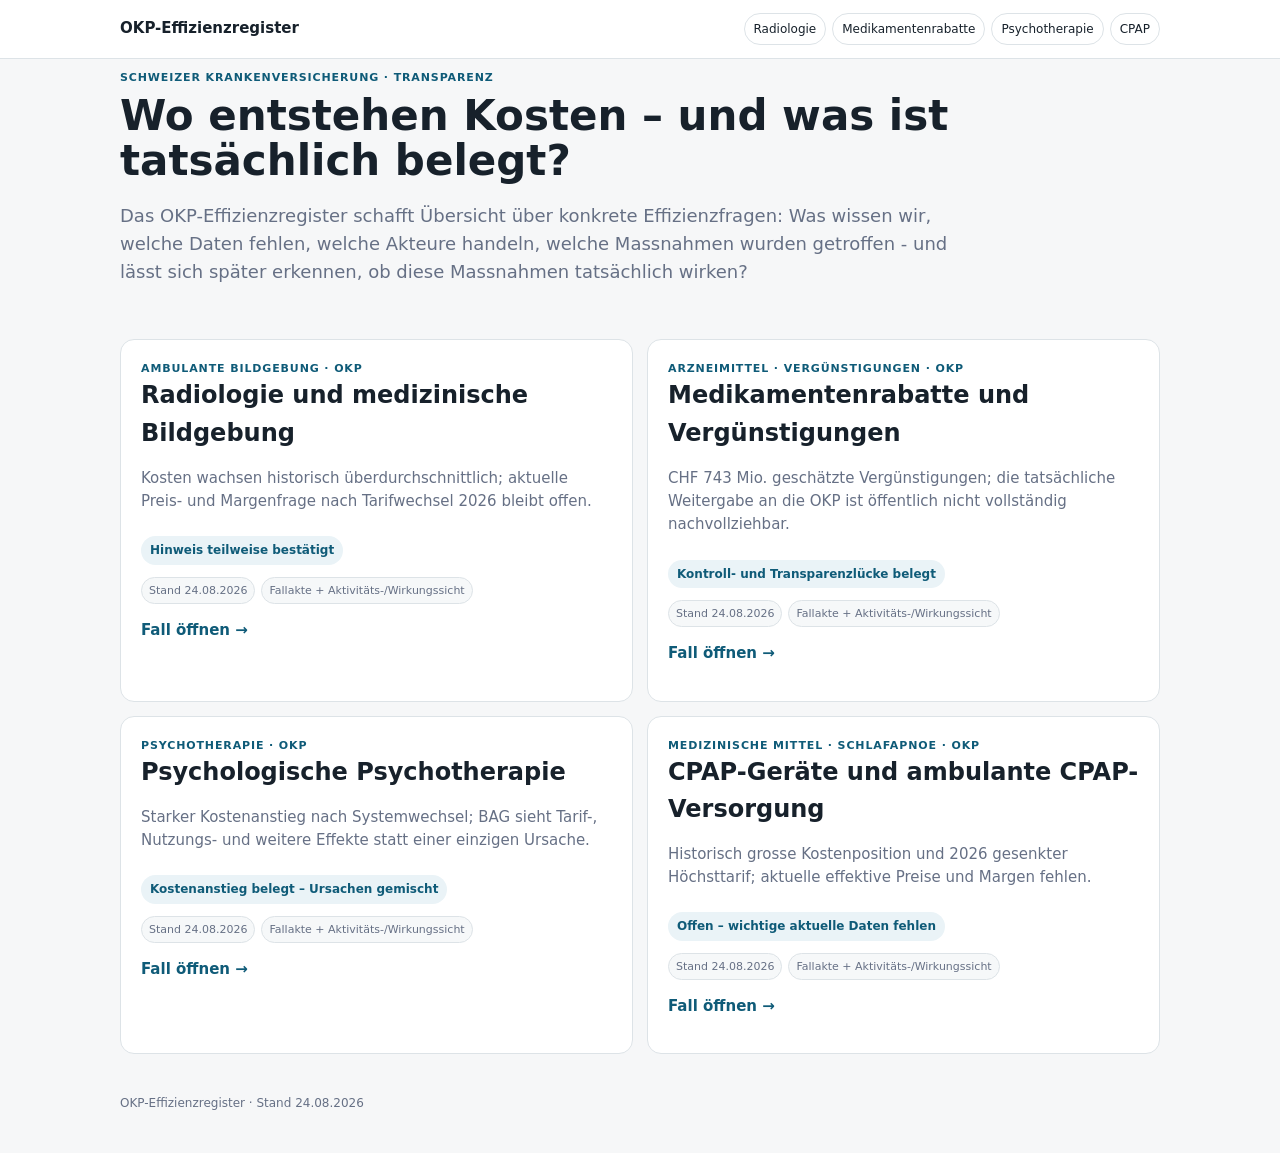
==== commit 2cea294c: "Publish public transparency and impact register UI" ====
--- a/index.html
+++ b/index.html
@@ -1 +1 @@
-<!doctype html><html lang="de"><head><meta charset="utf-8"><meta name="viewport" content="width=device-width,initial-scale=1"><title>OKP-Effizienzregister</title><link rel="stylesheet" href="./styles.css"></head><body><header><div class="wrap header-inner"><a class="brand" href="./">OKP-Effizienzregister</a><nav class="nav"><a href="./radiology/">Radiologie</a><a href="./medikamentenrabatte/">Medikamentenrabatte</a><a href="./psychotherapy/">Psychotherapie</a><a href="./cpap/">CPAP</a></nav></div></header><main class="wrap"><section class="hero"><div class="eyebrow">SCHWEIZER KRANKENVERSICHERUNG · TRANSPARENZ</div><h1>Wo entstehen Kosten – und was ist tatsächlich belegt?</h1><p class="lead">Das OKP-Effizienzregister untersucht konkrete Hinweise auf mögliche Ineffizienzen. Jede Fallakte zeigt Zahlen, Evidenz, Herleitung, Gegenhypothesen, laufende regulatorische Prozesse, Datenlücken, Quellen und das vorhandene Untersuchungsprotokoll.</p></section><section class="section"><div class="case-grid"><a class="case-card" href="./radiology/"><div class="eyebrow">AMBULANTE BILDGEBUNG · OKP</div><h2>Radiologie und medizinische Bildgebung</h2><p>Kosten wachsen historisch überdurchschnittlich; aktuelle Preis- und Margenfrage nach Tarifwechsel 2026 bleibt offen.</p><span class="status">Hinweis teilweise bestätigt</span><div class="case-meta"><span>Stand 24.08.2026</span><span>Vollständige Fallakte</span></div><p class="open">Fall öffnen →</p></a><a class="case-card" href="./medikamentenrabatte/"><div class="eyebrow">ARZNEIMITTEL · VERGÜNSTIGUNGEN · OKP</div><h2>Medikamentenrabatte und Vergünstigungen</h2><p>CHF 743 Mio. geschätzte Vergünstigungen; die tatsächliche Weitergabe an die OKP ist öffentlich nicht vollständig nachvollziehbar.</p><span class="status">Kontroll- und Transparenzlücke belegt</span><div class="case-meta"><span>Stand 24.08.2026</span><span>Vollständige Fallakte</span></div><p class="open">Fall öffnen →</p></a><a class="case-card" href="./psychotherapy/"><div class="eyebrow">PSYCHOTHERAPIE · OKP</div><h2>Psychologische Psychotherapie</h2><p>Starker Kostenanstieg nach Systemwechsel; BAG sieht Tarif-, Nutzungs- und weitere Effekte statt einer einzigen Ursache.</p><span class="status">Kostenanstieg belegt – Ursachen gemischt</span><div class="case-meta"><span>Stand 24.08.2026</span><span>Vollständige Fallakte</span></div><p class="open">Fall öffnen →</p></a><a class="case-card" href="./cpap/"><div class="eyebrow">MEDIZINISCHE MITTEL · SCHLAFAPNOE · OKP</div><h2>CPAP-Geräte und ambulante CPAP-Versorgung</h2><p>Historisch grosse Kostenposition und 2026 gesenkter Höchsttarif; aktuelle effektive Preise und Margen fehlen.</p><span class="status">Offen – wichtige aktuelle Daten fehlen</span><div class="case-meta"><span>Stand 24.08.2026</span><span>Vollständige Fallakte</span></div><p class="open">Fall öffnen →</p></a></div></section></main><footer><div class="wrap">OKP-Effizienzregister · Stand 24.08.2026</div></footer></body></html>+<!doctype html><html lang="de"><head><meta charset="utf-8"><meta name="viewport" content="width=device-width,initial-scale=1"><title>OKP-Effizienzregister</title><link rel="stylesheet" href="./styles.css"></head><body><header><div class="wrap header-inner"><a class="brand" href="./">OKP-Effizienzregister</a><nav class="nav"><a href="./radiology/">Radiologie</a><a href="./medikamentenrabatte/">Medikamentenrabatte</a><a href="./psychotherapy/">Psychotherapie</a><a href="./cpap/">CPAP</a></nav></div></header><main class="wrap"><section class="hero"><div class="eyebrow">SCHWEIZER KRANKENVERSICHERUNG · TRANSPARENZ</div><h1>Wo entstehen Kosten – und was ist tatsächlich belegt?</h1><p class="lead">Das OKP-Effizienzregister schafft Übersicht über konkrete Effizienzfragen: Was wissen wir, welche Daten fehlen, welche Akteure handeln, welche Massnahmen wurden getroffen - und lässt sich später erkennen, ob diese Massnahmen tatsächlich wirken?</p></section><section class="section"><div class="case-grid"><a class="case-card" href="./radiology/"><div class="eyebrow">AMBULANTE BILDGEBUNG · OKP</div><h2>Radiologie und medizinische Bildgebung</h2><p>Kosten wachsen historisch überdurchschnittlich; aktuelle Preis- und Margenfrage nach Tarifwechsel 2026 bleibt offen.</p><span class="status">Hinweis teilweise bestätigt</span><div class="case-meta"><span>Stand 24.08.2026</span><span>Fallakte + Aktivitäts-/Wirkungssicht</span></div><p class="open">Fall öffnen →</p></a><a class="case-card" href="./medikamentenrabatte/"><div class="eyebrow">ARZNEIMITTEL · VERGÜNSTIGUNGEN · OKP</div><h2>Medikamentenrabatte und Vergünstigungen</h2><p>CHF 743 Mio. geschätzte Vergünstigungen; die tatsächliche Weitergabe an die OKP ist öffentlich nicht vollständig nachvollziehbar.</p><span class="status">Kontroll- und Transparenzlücke belegt</span><div class="case-meta"><span>Stand 24.08.2026</span><span>Fallakte + Aktivitäts-/Wirkungssicht</span></div><p class="open">Fall öffnen →</p></a><a class="case-card" href="./psychotherapy/"><div class="eyebrow">PSYCHOTHERAPIE · OKP</div><h2>Psychologische Psychotherapie</h2><p>Starker Kostenanstieg nach Systemwechsel; BAG sieht Tarif-, Nutzungs- und weitere Effekte statt einer einzigen Ursache.</p><span class="status">Kostenanstieg belegt – Ursachen gemischt</span><div class="case-meta"><span>Stand 24.08.2026</span><span>Fallakte + Aktivitäts-/Wirkungssicht</span></div><p class="open">Fall öffnen →</p></a><a class="case-card" href="./cpap/"><div class="eyebrow">MEDIZINISCHE MITTEL · SCHLAFAPNOE · OKP</div><h2>CPAP-Geräte und ambulante CPAP-Versorgung</h2><p>Historisch grosse Kostenposition und 2026 gesenkter Höchsttarif; aktuelle effektive Preise und Margen fehlen.</p><span class="status">Offen – wichtige aktuelle Daten fehlen</span><div class="case-meta"><span>Stand 24.08.2026</span><span>Fallakte + Aktivitäts-/Wirkungssicht</span></div><p class="open">Fall öffnen →</p></a></div></section></main><footer><div class="wrap">OKP-Effizienzregister · Stand 24.08.2026</div></footer></body></html>
--- a/styles.css
+++ b/styles.css
@@ -1 +1 @@
-:root{--bg:#f6f7f8;--card:#fff;--text:#17212b;--muted:#667085;--line:#dde3e7;--accent:#0f5b78;--accent2:#0a4158;--soft:#eaf3f7;--warnbg:#fff4df;--good:#176a49;--goodbg:#e8f4ee}*{box-sizing:border-box;min-width:0}html{scroll-behavior:smooth;max-width:100%}body{margin:0;max-width:100%;background:var(--bg);color:var(--text);font:15px/1.55 system-ui,-apple-system,"Segoe UI",sans-serif}a{color:var(--accent)}.wrap{max-width:1080px;margin:auto;padding:0 20px}header{background:#fff;border-bottom:1px solid var(--line);position:sticky;top:0;z-index:20}.header-inner{min-height:58px;display:flex;align-items:center;gap:16px}.brand{font-weight:850;color:var(--text);text-decoration:none;white-space:nowrap}.nav{margin-left:auto;max-width:100%;display:flex;gap:6px;overflow-x:auto;padding:8px 0}.nav a{white-space:nowrap;text-decoration:none;border:1px solid var(--line);border-radius:999px;padding:6px 9px;font-size:12px;color:var(--text)}.nav a.active{background:var(--accent);border-color:var(--accent);color:#fff}main{padding:34px 0 56px}.hero{padding:10px 0 18px}.eyebrow{font-size:11px;font-weight:850;letter-spacing:.08em;text-transform:uppercase;color:var(--accent)}h1{font-size:42px;line-height:1.08;margin:7px 0 12px;max-width:900px;overflow-wrap:anywhere}h2{font-size:24px;margin:0 0 12px;overflow-wrap:anywhere}h3{font-size:17px;margin:0 0 7px;overflow-wrap:anywhere}.lead{font-size:18px;color:var(--muted);max-width:860px;overflow-wrap:anywhere}.status{display:inline-block;margin-top:8px;background:var(--soft);color:var(--accent);padding:5px 9px;border-radius:999px;font-size:12px;font-weight:850;max-width:100%;overflow-wrap:anywhere}.section{margin:18px 0 34px}.panel,.metric,.case-card,.list-card,.step,.detail-card,.timeline-card{background:#fff;border:1px solid var(--line);border-radius:14px;min-width:0}.panel{padding:20px}.metrics{display:grid;grid-template-columns:repeat(4,minmax(0,1fr));gap:10px;margin:16px 0}.metric{padding:15px}.metric b{display:block;color:var(--accent2);font-size:25px;line-height:1.15;overflow-wrap:anywhere}.metric span{display:block;color:var(--muted);font-size:12px;margin-top:5px;overflow-wrap:anywhere}.two-col,.detail-grid{display:grid;grid-template-columns:minmax(0,1fr) minmax(0,1fr);gap:12px}.list-card,.detail-card{padding:18px}.list-card ul{padding-left:19px;margin-bottom:0}.list-card li{margin:7px 0;overflow-wrap:anywhere}.detail-card p{margin:0;color:#34424d}.detail-card.calc{border-top:4px solid var(--accent)}.detail-card.counter{background:#fbfcfd}.story{display:grid;gap:10px}.step{display:grid;grid-template-columns:34px minmax(0,1fr);gap:11px;padding:13px}.step-num{width:28px;height:28px;border-radius:50%;background:var(--accent);color:#fff;display:grid;place-items:center;font-weight:850}.step p{margin:3px 0;color:#34424d;overflow-wrap:anywhere}.callout{padding:13px 15px;background:var(--warnbg);border-left:4px solid #c58a00;border-radius:8px;overflow-wrap:anywhere}.callout.good{background:var(--goodbg);border-left-color:var(--good)}.question{padding:14px 0;border-bottom:1px solid var(--line)}.question:last-child{border-bottom:0}.question p{margin:4px 0;overflow-wrap:anywhere}.process-section{scroll-margin-top:70px}.timeline{position:relative;margin:20px 0}.timeline:before{content:"";position:absolute;left:106px;top:10px;bottom:10px;width:2px;background:#cfdbe0}.timeline-item{display:grid;grid-template-columns:88px 24px minmax(0,1fr);gap:10px;align-items:start;margin:0 0 13px;position:relative}.timeline-date{text-align:right;padding-top:13px;font-size:12px;font-weight:800;color:var(--muted)}.timeline-dot{width:12px;height:12px;border-radius:50%;background:var(--accent);border:3px solid #dbeaf0;margin-top:15px;z-index:1}.timeline-card{padding:14px 16px}.timeline-card p{margin:4px 0;color:#34424d}.sources{margin:0;padding-left:20px}.sources li{margin:10px 0;overflow-wrap:anywhere}.sources a,.sources small{overflow-wrap:anywhere;word-break:normal}.sources small{display:block;color:var(--muted)}.log-entry{border:1px solid var(--line);border-radius:12px;background:#fbfcfd;margin:9px 0;overflow:hidden}.log-entry summary{cursor:pointer;padding:13px 15px;display:flex;justify-content:space-between;gap:12px}.log-entry summary span{color:var(--muted);font-size:12px;font-weight:400}.log-body{border-top:1px solid var(--line);padding:14px 15px;display:grid;grid-template-columns:1fr 1fr;gap:12px}.log-body b{font-size:12px;color:var(--accent)}.log-body p{margin:3px 0;white-space:pre-wrap;overflow-wrap:anywhere}.case-grid{display:grid;grid-template-columns:minmax(0,1fr) minmax(0,1fr);gap:14px}.case-card{display:block;text-decoration:none;color:var(--text);padding:20px}.case-card:hover{border-color:#aabfc8}.case-card p{color:var(--muted);overflow-wrap:anywhere}.case-card .open{color:var(--accent);font-weight:850}.case-meta{display:flex;gap:6px;flex-wrap:wrap;margin-top:12px}.case-meta span{font-size:11px;background:#f6f8f9;border:1px solid var(--line);border-radius:999px;padding:4px 7px;color:var(--muted);max-width:100%}.muted{color:var(--muted)}footer{padding:10px 0 40px;color:var(--muted);font-size:12px}@media(max-width:760px){.wrap{padding:0 14px}.header-inner{display:block;padding:10px 0 6px}.brand{display:block}.nav{margin-left:0;padding-bottom:4px;width:100%}.nav a{font-size:11px}main{padding-top:22px}h1{font-size:31px}.lead{font-size:16px}.two-col,.metrics,.case-grid,.detail-grid,.log-body{grid-template-columns:minmax(0,1fr)}.metrics{gap:8px}.metric b{font-size:22px}.panel{padding:16px}.section{margin:14px 0 26px}.timeline:before{left:7px}.timeline-item{grid-template-columns:22px minmax(0,1fr);gap:8px}.timeline-date{grid-column:2;text-align:left;padding:0;font-size:11px}.timeline-dot{grid-column:1;grid-row:1 / span 2;margin-top:7px}.timeline-card{grid-column:2;padding:12px}.log-entry summary{display:block}.log-entry summary span{display:block;margin-top:3px}}+:root{--bg:#f6f7f8;--card:#fff;--text:#17212b;--muted:#667085;--line:#dde3e7;--accent:#0f5b78;--accent2:#0a4158;--soft:#eaf3f7;--warnbg:#fff4df;--good:#176a49;--goodbg:#e8f4ee}*{box-sizing:border-box;min-width:0}html{scroll-behavior:smooth;max-width:100%}body{margin:0;max-width:100%;background:var(--bg);color:var(--text);font:15px/1.55 system-ui,-apple-system,"Segoe UI",sans-serif}a{color:var(--accent)}.wrap{max-width:1080px;margin:auto;padding:0 20px}header{background:#fff;border-bottom:1px solid var(--line);position:sticky;top:0;z-index:20}.header-inner{min-height:58px;display:flex;align-items:center;gap:16px}.brand{font-weight:850;color:var(--text);text-decoration:none;white-space:nowrap}.nav{margin-left:auto;max-width:100%;display:flex;gap:6px;overflow-x:auto;padding:8px 0}.nav a{white-space:nowrap;text-decoration:none;border:1px solid var(--line);border-radius:999px;padding:6px 9px;font-size:12px;color:var(--text)}.nav a.active{background:var(--accent);border-color:var(--accent);color:#fff}main{padding:34px 0 56px}.hero{padding:10px 0 18px}.eyebrow{font-size:11px;font-weight:850;letter-spacing:.08em;text-transform:uppercase;color:var(--accent)}h1{font-size:42px;line-height:1.08;margin:7px 0 12px;max-width:900px;overflow-wrap:anywhere}h2{font-size:24px;margin:0 0 12px;overflow-wrap:anywhere}h3{font-size:17px;margin:0 0 7px;overflow-wrap:anywhere}p{overflow-wrap:anywhere}.lead{font-size:18px;color:var(--muted);max-width:860px}.status{display:inline-block;margin-top:8px;background:var(--soft);color:var(--accent);padding:5px 9px;border-radius:999px;font-size:12px;font-weight:850;max-width:100%;overflow-wrap:anywhere}.section{margin:18px 0 30px}.section-lead{color:var(--muted);max-width:820px}.panel,.metric,.case-card,.list-card,.step,.detail-card,.actor-card,.monitor-card{background:#fff;border:1px solid var(--line);border-radius:14px;min-width:0}.panel{padding:20px}.metrics{display:grid;grid-template-columns:repeat(4,minmax(0,1fr));gap:10px;margin:16px 0}.metric{padding:15px}.metric b{display:block;color:var(--accent2);font-size:25px;line-height:1.15;overflow-wrap:anywhere}.metric span{display:block;color:var(--muted);font-size:12px;margin-top:5px}.two-col{display:grid;grid-template-columns:minmax(0,1fr) minmax(0,1fr);gap:12px}.list-card{padding:18px}.list-card ul{padding-left:19px;margin-bottom:0}.list-card li{margin:7px 0}.story{display:grid;gap:10px}.step{display:grid;grid-template-columns:34px minmax(0,1fr);gap:11px;padding:13px}.step-num{width:28px;height:28px;border-radius:50%;background:var(--accent);color:#fff;display:grid;place-items:center;font-weight:850}.step p{margin:3px 0;color:#34424d}.callout{padding:13px 15px;background:var(--warnbg);border-left:4px solid #c58a00;border-radius:8px}.callout.good{background:var(--goodbg);border-left-color:var(--good)}.question{padding:14px 0;border-bottom:1px solid var(--line)}.question:last-child{border-bottom:0}.question p{margin:4px 0}.sources{margin:0;padding-left:20px}.sources li{margin:10px 0}.sources a,.sources small{overflow-wrap:anywhere}.sources small{display:block;color:var(--muted)}.case-grid,.detail-grid,.actor-grid{display:grid;grid-template-columns:minmax(0,1fr) minmax(0,1fr);gap:14px}.case-card{display:block;text-decoration:none;color:var(--text);padding:20px}.case-card:hover{border-color:#aabfc8}.case-card p{color:var(--muted)}.case-card .open{color:var(--accent);font-weight:850}.case-meta{display:flex;gap:6px;flex-wrap:wrap;margin-top:12px}.case-meta span,.actor-stats span{font-size:11px;background:#f6f8f9;border:1px solid var(--line);border-radius:999px;padding:4px 7px;color:var(--muted);max-width:100%}.detail-card,.actor-card{padding:17px}.detail-card p,.actor-card p{margin-bottom:0;color:#34424d}.calc{border-left:4px solid #7d8b94}.counter{border-left:4px solid #9d7a38}.muted{color:var(--muted)}.case-tabs{position:sticky;top:58px;z-index:15;display:flex;gap:7px;overflow-x:auto;padding:10px 0;margin:0 0 12px;background:linear-gradient(var(--bg) 75%,rgba(246,247,248,0))}.tab-btn{appearance:none;border:1px solid var(--line);background:#fff;color:var(--text);font:inherit;font-size:13px;font-weight:700;white-space:nowrap;border-radius:999px;padding:8px 12px;cursor:pointer}.tab-btn.active{background:var(--accent);border-color:var(--accent);color:#fff}.tab-panel{display:none}.tab-panel.active{display:block}.gap-list{display:grid;gap:10px}.gap-card{background:#fff;border:1px solid var(--line);border-radius:14px;overflow:hidden}.gap-card summary{cursor:pointer;display:flex;justify-content:space-between;gap:12px;padding:17px;list-style:none}.gap-card summary::-webkit-details-marker{display:none}.gap-card summary h3{margin:4px 0}.gap-card summary p{margin:0;color:var(--muted)}.gap-type{display:inline-block;font-size:11px;font-weight:800;color:#6d5300;background:var(--warnbg);border-radius:999px;padding:3px 7px}.expand{font-size:12px;color:var(--accent);font-weight:800;white-space:nowrap}.gap-body{border-top:1px solid var(--line);padding:15px 17px;display:grid;grid-template-columns:1fr 1fr;gap:14px}.gap-body p{margin:4px 0}.actor-grid{margin-top:12px}.actor-stats{display:flex;gap:6px;flex-wrap:wrap;margin-top:12px}.actor-chip{display:inline-block;margin:2px 4px 2px 0;font-size:11px;color:#34424d;background:#eef2f4;border-radius:999px;padding:3px 7px}.activity-stream{background:#fff;border:1px solid var(--line);border-radius:14px;overflow:hidden}.activity-row{display:grid;grid-template-columns:120px minmax(0,1fr);gap:18px;padding:18px;border-bottom:1px solid var(--line)}.activity-row:last-child{border-bottom:0}.activity-date{font-weight:850;color:var(--accent2)}.activity-meta{display:flex;gap:6px;align-items:center;flex-wrap:wrap;margin-bottom:7px}.activity-type{font-size:11px;font-weight:850;border-radius:999px;padding:3px 7px;background:#eef2f4}.activity-type.audit{background:#e8f4ee;color:#176a49}.activity-type.politics{background:#f1ecfa;color:#65409a}.activity-type.regulation,.activity-type.system{background:#eaf3f7;color:#0f5b78}.activity-type.monitor{background:#fff4df;color:#805b00}.activity-type.data{background:#eef0ff;color:#404e9a}.activity-type.enforce,.activity-type.court{background:#f9ecea;color:#8a3d32}.activity-type.media{background:#f4f4f4;color:#555}.effect-link{font-size:11px;font-weight:800;color:var(--good)}.activity-main h3{margin:0 0 5px}.activity-main p{margin:0;color:#34424d}.monitor-card{padding:19px;margin:12px 0}.monitor-head{display:flex;justify-content:space-between;gap:14px;align-items:flex-start}.monitor-status{background:var(--soft);color:var(--accent);font-size:11px;font-weight:850;border-radius:999px;padding:5px 8px;text-align:center}.monitor-grid{display:grid;grid-template-columns:1fr 1fr;gap:13px;margin-top:15px}.monitor-grid p{margin:3px 0;color:#34424d}.monitor-indicators{margin-top:10px;padding-top:10px;border-top:1px solid var(--line)}.monitor-indicators ul{columns:2;padding-left:18px;margin:7px 0}.log-entry{border-top:1px solid var(--line);padding:11px 0}.log-entry summary{cursor:pointer;display:flex;justify-content:space-between;gap:12px}.log-entry summary span{color:var(--muted);font-size:12px}.log-body{padding:12px 0 2px;display:grid;grid-template-columns:1fr 1fr;gap:12px}.log-body p{margin:4px 0;color:#34424d}footer{padding:10px 0 40px;color:var(--muted);font-size:12px}@media(max-width:760px){.wrap{padding:0 14px}.header-inner{display:block;padding:10px 0 6px}.brand{display:block}.nav{margin-left:0;padding-bottom:4px;width:100%}.nav a{font-size:11px}main{padding-top:22px}h1{font-size:31px}.lead{font-size:16px}.two-col,.metrics,.case-grid,.detail-grid,.actor-grid,.gap-body,.monitor-grid,.log-body{grid-template-columns:minmax(0,1fr)}.metrics{gap:8px}.metric b{font-size:22px}.panel{padding:16px}.section{margin:14px 0 24px}.case-tabs{top:91px;margin-left:-14px;margin-right:-14px;padding:9px 14px}.tab-btn{font-size:12px}.activity-row{grid-template-columns:1fr;gap:7px;padding:15px}.monitor-head{display:block}.monitor-status{display:inline-block;margin-top:8px}.monitor-indicators ul{columns:1}.gap-card summary{padding:15px}.gap-body{padding:14px 15px}}
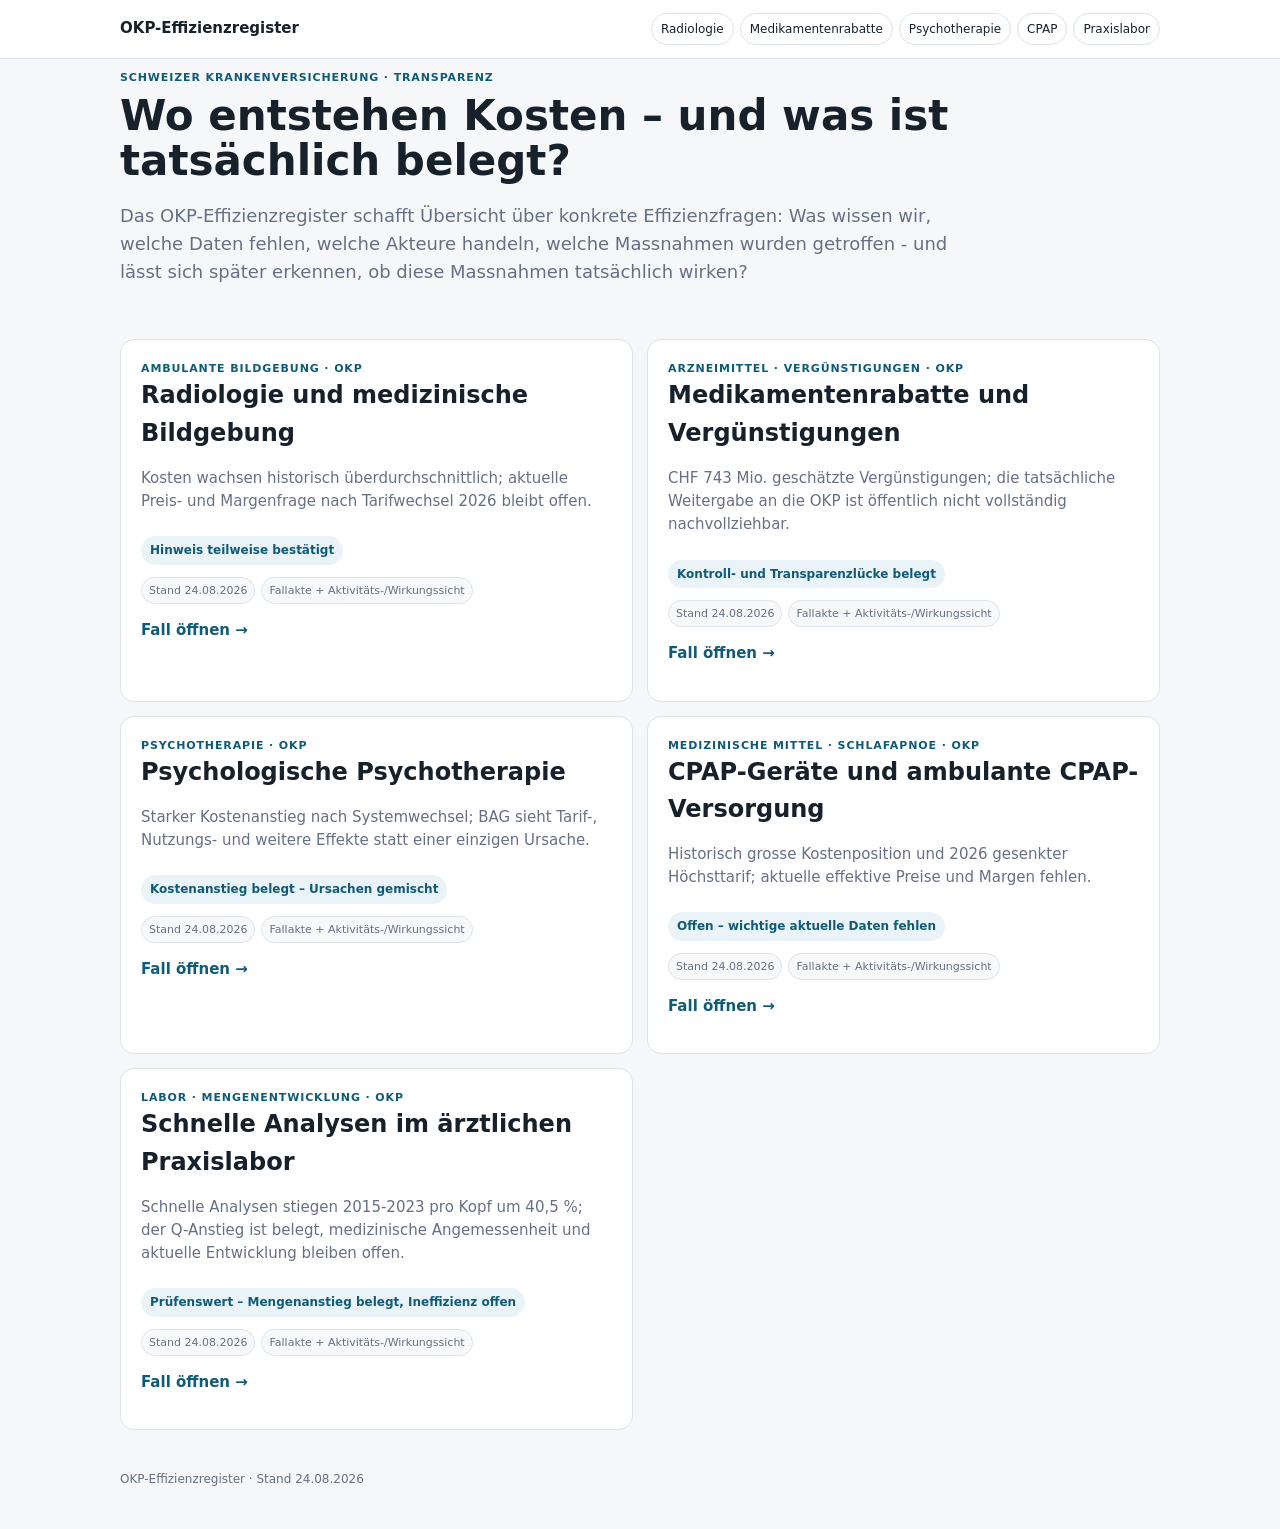
==== commit 406848f3: "Publish generic deterministic calculations" ====
--- a/index.html
+++ b/index.html
@@ -1 +1 @@
-<!doctype html><html lang="de"><head><meta charset="utf-8"><meta name="viewport" content="width=device-width,initial-scale=1"><title>OKP-Effizienzregister</title><link rel="stylesheet" href="./styles.css"></head><body><header><div class="wrap header-inner"><a class="brand" href="./">OKP-Effizienzregister</a><nav class="nav"><a href="./radiology/">Radiologie</a><a href="./medikamentenrabatte/">Medikamentenrabatte</a><a href="./psychotherapy/">Psychotherapie</a><a href="./cpap/">CPAP</a></nav></div></header><main class="wrap"><section class="hero"><div class="eyebrow">SCHWEIZER KRANKENVERSICHERUNG · TRANSPARENZ</div><h1>Wo entstehen Kosten – und was ist tatsächlich belegt?</h1><p class="lead">Das OKP-Effizienzregister schafft Übersicht über konkrete Effizienzfragen: Was wissen wir, welche Daten fehlen, welche Akteure handeln, welche Massnahmen wurden getroffen - und lässt sich später erkennen, ob diese Massnahmen tatsächlich wirken?</p></section><section class="section"><div class="case-grid"><a class="case-card" href="./radiology/"><div class="eyebrow">AMBULANTE BILDGEBUNG · OKP</div><h2>Radiologie und medizinische Bildgebung</h2><p>Kosten wachsen historisch überdurchschnittlich; aktuelle Preis- und Margenfrage nach Tarifwechsel 2026 bleibt offen.</p><span class="status">Hinweis teilweise bestätigt</span><div class="case-meta"><span>Stand 24.08.2026</span><span>Fallakte + Aktivitäts-/Wirkungssicht</span></div><p class="open">Fall öffnen →</p></a><a class="case-card" href="./medikamentenrabatte/"><div class="eyebrow">ARZNEIMITTEL · VERGÜNSTIGUNGEN · OKP</div><h2>Medikamentenrabatte und Vergünstigungen</h2><p>CHF 743 Mio. geschätzte Vergünstigungen; die tatsächliche Weitergabe an die OKP ist öffentlich nicht vollständig nachvollziehbar.</p><span class="status">Kontroll- und Transparenzlücke belegt</span><div class="case-meta"><span>Stand 24.08.2026</span><span>Fallakte + Aktivitäts-/Wirkungssicht</span></div><p class="open">Fall öffnen →</p></a><a class="case-card" href="./psychotherapy/"><div class="eyebrow">PSYCHOTHERAPIE · OKP</div><h2>Psychologische Psychotherapie</h2><p>Starker Kostenanstieg nach Systemwechsel; BAG sieht Tarif-, Nutzungs- und weitere Effekte statt einer einzigen Ursache.</p><span class="status">Kostenanstieg belegt – Ursachen gemischt</span><div class="case-meta"><span>Stand 24.08.2026</span><span>Fallakte + Aktivitäts-/Wirkungssicht</span></div><p class="open">Fall öffnen →</p></a><a class="case-card" href="./cpap/"><div class="eyebrow">MEDIZINISCHE MITTEL · SCHLAFAPNOE · OKP</div><h2>CPAP-Geräte und ambulante CPAP-Versorgung</h2><p>Historisch grosse Kostenposition und 2026 gesenkter Höchsttarif; aktuelle effektive Preise und Margen fehlen.</p><span class="status">Offen – wichtige aktuelle Daten fehlen</span><div class="case-meta"><span>Stand 24.08.2026</span><span>Fallakte + Aktivitäts-/Wirkungssicht</span></div><p class="open">Fall öffnen →</p></a></div></section></main><footer><div class="wrap">OKP-Effizienzregister · Stand 24.08.2026</div></footer></body></html>+<!doctype html><html lang="de"><head><meta charset="utf-8"><meta name="viewport" content="width=device-width,initial-scale=1"><title>OKP-Effizienzregister</title><link rel="stylesheet" href="./styles.css"></head><body><header><div class="wrap header-inner"><a class="brand" href="./">OKP-Effizienzregister</a><nav class="nav"><a href="./radiology/">Radiologie</a><a href="./medikamentenrabatte/">Medikamentenrabatte</a><a href="./psychotherapy/">Psychotherapie</a><a href="./cpap/">CPAP</a><a href="./praxislabor/">Praxislabor</a></nav></div></header><main class="wrap"><section class="hero"><div class="eyebrow">SCHWEIZER KRANKENVERSICHERUNG · TRANSPARENZ</div><h1>Wo entstehen Kosten – und was ist tatsächlich belegt?</h1><p class="lead">Das OKP-Effizienzregister schafft Übersicht über konkrete Effizienzfragen: Was wissen wir, welche Daten fehlen, welche Akteure handeln, welche Massnahmen wurden getroffen - und lässt sich später erkennen, ob diese Massnahmen tatsächlich wirken?</p></section><section class="section"><div class="case-grid"><a class="case-card" href="./radiology/"><div class="eyebrow">AMBULANTE BILDGEBUNG · OKP</div><h2>Radiologie und medizinische Bildgebung</h2><p>Kosten wachsen historisch überdurchschnittlich; aktuelle Preis- und Margenfrage nach Tarifwechsel 2026 bleibt offen.</p><span class="status">Hinweis teilweise bestätigt</span><div class="case-meta"><span>Stand 24.08.2026</span><span>Fallakte + Aktivitäts-/Wirkungssicht</span></div><p class="open">Fall öffnen →</p></a><a class="case-card" href="./medikamentenrabatte/"><div class="eyebrow">ARZNEIMITTEL · VERGÜNSTIGUNGEN · OKP</div><h2>Medikamentenrabatte und Vergünstigungen</h2><p>CHF 743 Mio. geschätzte Vergünstigungen; die tatsächliche Weitergabe an die OKP ist öffentlich nicht vollständig nachvollziehbar.</p><span class="status">Kontroll- und Transparenzlücke belegt</span><div class="case-meta"><span>Stand 24.08.2026</span><span>Fallakte + Aktivitäts-/Wirkungssicht</span></div><p class="open">Fall öffnen →</p></a><a class="case-card" href="./psychotherapy/"><div class="eyebrow">PSYCHOTHERAPIE · OKP</div><h2>Psychologische Psychotherapie</h2><p>Starker Kostenanstieg nach Systemwechsel; BAG sieht Tarif-, Nutzungs- und weitere Effekte statt einer einzigen Ursache.</p><span class="status">Kostenanstieg belegt – Ursachen gemischt</span><div class="case-meta"><span>Stand 24.08.2026</span><span>Fallakte + Aktivitäts-/Wirkungssicht</span></div><p class="open">Fall öffnen →</p></a><a class="case-card" href="./cpap/"><div class="eyebrow">MEDIZINISCHE MITTEL · SCHLAFAPNOE · OKP</div><h2>CPAP-Geräte und ambulante CPAP-Versorgung</h2><p>Historisch grosse Kostenposition und 2026 gesenkter Höchsttarif; aktuelle effektive Preise und Margen fehlen.</p><span class="status">Offen – wichtige aktuelle Daten fehlen</span><div class="case-meta"><span>Stand 24.08.2026</span><span>Fallakte + Aktivitäts-/Wirkungssicht</span></div><p class="open">Fall öffnen →</p></a><a class="case-card" href="./praxislabor/"><div class="eyebrow">LABOR · MENGENENTWICKLUNG · OKP</div><h2>Schnelle Analysen im ärztlichen Praxislabor</h2><p>Schnelle Analysen stiegen 2015-2023 pro Kopf um 40,5 %; der Q-Anstieg ist belegt, medizinische Angemessenheit und aktuelle Entwicklung bleiben offen.</p><span class="status">Prüfenswert – Mengenanstieg belegt, Ineffizienz offen</span><div class="case-meta"><span>Stand 24.08.2026</span><span>Fallakte + Aktivitäts-/Wirkungssicht</span></div><p class="open">Fall öffnen →</p></a></div></section></main><footer><div class="wrap">OKP-Effizienzregister · Stand 24.08.2026</div></footer></body></html>
--- a/styles.css
+++ b/styles.css
@@ -1 +1 @@
-:root{--bg:#f6f7f8;--card:#fff;--text:#17212b;--muted:#667085;--line:#dde3e7;--accent:#0f5b78;--accent2:#0a4158;--soft:#eaf3f7;--warnbg:#fff4df;--good:#176a49;--goodbg:#e8f4ee}*{box-sizing:border-box;min-width:0}html{scroll-behavior:smooth;max-width:100%}body{margin:0;max-width:100%;background:var(--bg);color:var(--text);font:15px/1.55 system-ui,-apple-system,"Segoe UI",sans-serif}a{color:var(--accent)}.wrap{max-width:1080px;margin:auto;padding:0 20px}header{background:#fff;border-bottom:1px solid var(--line);position:sticky;top:0;z-index:20}.header-inner{min-height:58px;display:flex;align-items:center;gap:16px}.brand{font-weight:850;color:var(--text);text-decoration:none;white-space:nowrap}.nav{margin-left:auto;max-width:100%;display:flex;gap:6px;overflow-x:auto;padding:8px 0}.nav a{white-space:nowrap;text-decoration:none;border:1px solid var(--line);border-radius:999px;padding:6px 9px;font-size:12px;color:var(--text)}.nav a.active{background:var(--accent);border-color:var(--accent);color:#fff}main{padding:34px 0 56px}.hero{padding:10px 0 18px}.eyebrow{font-size:11px;font-weight:850;letter-spacing:.08em;text-transform:uppercase;color:var(--accent)}h1{font-size:42px;line-height:1.08;margin:7px 0 12px;max-width:900px;overflow-wrap:anywhere}h2{font-size:24px;margin:0 0 12px;overflow-wrap:anywhere}h3{font-size:17px;margin:0 0 7px;overflow-wrap:anywhere}p{overflow-wrap:anywhere}.lead{font-size:18px;color:var(--muted);max-width:860px}.status{display:inline-block;margin-top:8px;background:var(--soft);color:var(--accent);padding:5px 9px;border-radius:999px;font-size:12px;font-weight:850;max-width:100%;overflow-wrap:anywhere}.section{margin:18px 0 30px}.section-lead{color:var(--muted);max-width:820px}.panel,.metric,.case-card,.list-card,.step,.detail-card,.actor-card,.monitor-card{background:#fff;border:1px solid var(--line);border-radius:14px;min-width:0}.panel{padding:20px}.metrics{display:grid;grid-template-columns:repeat(4,minmax(0,1fr));gap:10px;margin:16px 0}.metric{padding:15px}.metric b{display:block;color:var(--accent2);font-size:25px;line-height:1.15;overflow-wrap:anywhere}.metric span{display:block;color:var(--muted);font-size:12px;margin-top:5px}.two-col{display:grid;grid-template-columns:minmax(0,1fr) minmax(0,1fr);gap:12px}.list-card{padding:18px}.list-card ul{padding-left:19px;margin-bottom:0}.list-card li{margin:7px 0}.story{display:grid;gap:10px}.step{display:grid;grid-template-columns:34px minmax(0,1fr);gap:11px;padding:13px}.step-num{width:28px;height:28px;border-radius:50%;background:var(--accent);color:#fff;display:grid;place-items:center;font-weight:850}.step p{margin:3px 0;color:#34424d}.callout{padding:13px 15px;background:var(--warnbg);border-left:4px solid #c58a00;border-radius:8px}.callout.good{background:var(--goodbg);border-left-color:var(--good)}.question{padding:14px 0;border-bottom:1px solid var(--line)}.question:last-child{border-bottom:0}.question p{margin:4px 0}.sources{margin:0;padding-left:20px}.sources li{margin:10px 0}.sources a,.sources small{overflow-wrap:anywhere}.sources small{display:block;color:var(--muted)}.case-grid,.detail-grid,.actor-grid{display:grid;grid-template-columns:minmax(0,1fr) minmax(0,1fr);gap:14px}.case-card{display:block;text-decoration:none;color:var(--text);padding:20px}.case-card:hover{border-color:#aabfc8}.case-card p{color:var(--muted)}.case-card .open{color:var(--accent);font-weight:850}.case-meta{display:flex;gap:6px;flex-wrap:wrap;margin-top:12px}.case-meta span,.actor-stats span{font-size:11px;background:#f6f8f9;border:1px solid var(--line);border-radius:999px;padding:4px 7px;color:var(--muted);max-width:100%}.detail-card,.actor-card{padding:17px}.detail-card p,.actor-card p{margin-bottom:0;color:#34424d}.calc{border-left:4px solid #7d8b94}.counter{border-left:4px solid #9d7a38}.muted{color:var(--muted)}.case-tabs{position:sticky;top:58px;z-index:15;display:flex;gap:7px;overflow-x:auto;padding:10px 0;margin:0 0 12px;background:linear-gradient(var(--bg) 75%,rgba(246,247,248,0))}.tab-btn{appearance:none;border:1px solid var(--line);background:#fff;color:var(--text);font:inherit;font-size:13px;font-weight:700;white-space:nowrap;border-radius:999px;padding:8px 12px;cursor:pointer}.tab-btn.active{background:var(--accent);border-color:var(--accent);color:#fff}.tab-panel{display:none}.tab-panel.active{display:block}.gap-list{display:grid;gap:10px}.gap-card{background:#fff;border:1px solid var(--line);border-radius:14px;overflow:hidden}.gap-card summary{cursor:pointer;display:flex;justify-content:space-between;gap:12px;padding:17px;list-style:none}.gap-card summary::-webkit-details-marker{display:none}.gap-card summary h3{margin:4px 0}.gap-card summary p{margin:0;color:var(--muted)}.gap-type{display:inline-block;font-size:11px;font-weight:800;color:#6d5300;background:var(--warnbg);border-radius:999px;padding:3px 7px}.expand{font-size:12px;color:var(--accent);font-weight:800;white-space:nowrap}.gap-body{border-top:1px solid var(--line);padding:15px 17px;display:grid;grid-template-columns:1fr 1fr;gap:14px}.gap-body p{margin:4px 0}.actor-grid{margin-top:12px}.actor-stats{display:flex;gap:6px;flex-wrap:wrap;margin-top:12px}.actor-chip{display:inline-block;margin:2px 4px 2px 0;font-size:11px;color:#34424d;background:#eef2f4;border-radius:999px;padding:3px 7px}.activity-stream{background:#fff;border:1px solid var(--line);border-radius:14px;overflow:hidden}.activity-row{display:grid;grid-template-columns:120px minmax(0,1fr);gap:18px;padding:18px;border-bottom:1px solid var(--line)}.activity-row:last-child{border-bottom:0}.activity-date{font-weight:850;color:var(--accent2)}.activity-meta{display:flex;gap:6px;align-items:center;flex-wrap:wrap;margin-bottom:7px}.activity-type{font-size:11px;font-weight:850;border-radius:999px;padding:3px 7px;background:#eef2f4}.activity-type.audit{background:#e8f4ee;color:#176a49}.activity-type.politics{background:#f1ecfa;color:#65409a}.activity-type.regulation,.activity-type.system{background:#eaf3f7;color:#0f5b78}.activity-type.monitor{background:#fff4df;color:#805b00}.activity-type.data{background:#eef0ff;color:#404e9a}.activity-type.enforce,.activity-type.court{background:#f9ecea;color:#8a3d32}.activity-type.media{background:#f4f4f4;color:#555}.effect-link{font-size:11px;font-weight:800;color:var(--good)}.activity-main h3{margin:0 0 5px}.activity-main p{margin:0;color:#34424d}.monitor-card{padding:19px;margin:12px 0}.monitor-head{display:flex;justify-content:space-between;gap:14px;align-items:flex-start}.monitor-status{background:var(--soft);color:var(--accent);font-size:11px;font-weight:850;border-radius:999px;padding:5px 8px;text-align:center}.monitor-grid{display:grid;grid-template-columns:1fr 1fr;gap:13px;margin-top:15px}.monitor-grid p{margin:3px 0;color:#34424d}.monitor-indicators{margin-top:10px;padding-top:10px;border-top:1px solid var(--line)}.monitor-indicators ul{columns:2;padding-left:18px;margin:7px 0}.log-entry{border-top:1px solid var(--line);padding:11px 0}.log-entry summary{cursor:pointer;display:flex;justify-content:space-between;gap:12px}.log-entry summary span{color:var(--muted);font-size:12px}.log-body{padding:12px 0 2px;display:grid;grid-template-columns:1fr 1fr;gap:12px}.log-body p{margin:4px 0;color:#34424d}footer{padding:10px 0 40px;color:var(--muted);font-size:12px}@media(max-width:760px){.wrap{padding:0 14px}.header-inner{display:block;padding:10px 0 6px}.brand{display:block}.nav{margin-left:0;padding-bottom:4px;width:100%}.nav a{font-size:11px}main{padding-top:22px}h1{font-size:31px}.lead{font-size:16px}.two-col,.metrics,.case-grid,.detail-grid,.actor-grid,.gap-body,.monitor-grid,.log-body{grid-template-columns:minmax(0,1fr)}.metrics{gap:8px}.metric b{font-size:22px}.panel{padding:16px}.section{margin:14px 0 24px}.case-tabs{top:91px;margin-left:-14px;margin-right:-14px;padding:9px 14px}.tab-btn{font-size:12px}.activity-row{grid-template-columns:1fr;gap:7px;padding:15px}.monitor-head{display:block}.monitor-status{display:inline-block;margin-top:8px}.monitor-indicators ul{columns:1}.gap-card summary{padding:15px}.gap-body{padding:14px 15px}}+:root{--bg:#f6f7f8;--card:#fff;--text:#17212b;--muted:#667085;--line:#dde3e7;--accent:#0f5b78;--accent2:#0a4158;--soft:#eaf3f7;--warnbg:#fff4df;--good:#176a49;--goodbg:#e8f4ee}*{box-sizing:border-box;min-width:0}html{scroll-behavior:smooth;max-width:100%}body{margin:0;max-width:100%;background:var(--bg);color:var(--text);font:15px/1.55 system-ui,-apple-system,"Segoe UI",sans-serif}a{color:var(--accent)}.wrap{max-width:1080px;margin:auto;padding:0 20px}header{background:#fff;border-bottom:1px solid var(--line);position:sticky;top:0;z-index:20}.header-inner{min-height:58px;display:flex;align-items:center;gap:16px}.brand{font-weight:850;color:var(--text);text-decoration:none;white-space:nowrap}.nav{margin-left:auto;max-width:100%;display:flex;gap:6px;overflow-x:auto;padding:8px 0}.nav a{white-space:nowrap;text-decoration:none;border:1px solid var(--line);border-radius:999px;padding:6px 9px;font-size:12px;color:var(--text)}.nav a.active{background:var(--accent);border-color:var(--accent);color:#fff}main{padding:34px 0 56px}.hero{padding:10px 0 18px}.eyebrow{font-size:11px;font-weight:850;letter-spacing:.08em;text-transform:uppercase;color:var(--accent)}h1{font-size:42px;line-height:1.08;margin:7px 0 12px;max-width:900px;overflow-wrap:anywhere}h2{font-size:24px;margin:0 0 12px;overflow-wrap:anywhere}h3{font-size:17px;margin:0 0 7px;overflow-wrap:anywhere}p{overflow-wrap:anywhere}.lead{font-size:18px;color:var(--muted);max-width:860px}.status{display:inline-block;margin-top:8px;background:var(--soft);color:var(--accent);padding:5px 9px;border-radius:999px;font-size:12px;font-weight:850;max-width:100%;overflow-wrap:anywhere}.section{margin:18px 0 30px}.section-lead{color:var(--muted);max-width:820px}.panel,.metric,.case-card,.list-card,.step,.detail-card,.actor-card,.monitor-card{background:#fff;border:1px solid var(--line);border-radius:14px;min-width:0}.panel{padding:20px}.metrics{display:grid;grid-template-columns:repeat(4,minmax(0,1fr));gap:10px;margin:16px 0}.metric{padding:15px}.metric b{display:block;color:var(--accent2);font-size:25px;line-height:1.15;overflow-wrap:anywhere}.metric span{display:block;color:var(--muted);font-size:12px;margin-top:5px}.two-col{display:grid;grid-template-columns:minmax(0,1fr) minmax(0,1fr);gap:12px}.list-card{padding:18px}.list-card ul{padding-left:19px;margin-bottom:0}.list-card li{margin:7px 0}.story{display:grid;gap:10px}.step{display:grid;grid-template-columns:34px minmax(0,1fr);gap:11px;padding:13px}.step-num{width:28px;height:28px;border-radius:50%;background:var(--accent);color:#fff;display:grid;place-items:center;font-weight:850}.step p{margin:3px 0;color:#34424d}.callout{padding:13px 15px;background:var(--warnbg);border-left:4px solid #c58a00;border-radius:8px}.callout.good{background:var(--goodbg);border-left-color:var(--good)}.question{padding:14px 0;border-bottom:1px solid var(--line)}.question:last-child{border-bottom:0}.question p{margin:4px 0}.sources{margin:0;padding-left:20px}.sources li{margin:10px 0}.sources a,.sources small{overflow-wrap:anywhere}.sources small{display:block;color:var(--muted)}.case-grid,.detail-grid,.actor-grid{display:grid;grid-template-columns:minmax(0,1fr) minmax(0,1fr);gap:14px}.case-card{display:block;text-decoration:none;color:var(--text);padding:20px}.case-card:hover{border-color:#aabfc8}.case-card p{color:var(--muted)}.case-card .open{color:var(--accent);font-weight:850}.case-meta{display:flex;gap:6px;flex-wrap:wrap;margin-top:12px}.case-meta span,.actor-stats span{font-size:11px;background:#f6f8f9;border:1px solid var(--line);border-radius:999px;padding:4px 7px;color:var(--muted);max-width:100%}.detail-card,.actor-card{padding:17px}.detail-card p,.actor-card p{margin-bottom:0;color:#34424d}.calc{border-left:4px solid #7d8b94}.counter{border-left:4px solid #9d7a38}.muted{color:var(--muted)}.case-tabs{position:sticky;top:58px;z-index:15;display:flex;gap:7px;overflow-x:auto;padding:10px 0;margin:0 0 12px;background:linear-gradient(var(--bg) 75%,rgba(246,247,248,0))}.tab-btn{appearance:none;border:1px solid var(--line);background:#fff;color:var(--text);font:inherit;font-size:13px;font-weight:700;white-space:nowrap;border-radius:999px;padding:8px 12px;cursor:pointer}.tab-btn.active{background:var(--accent);border-color:var(--accent);color:#fff}.tab-panel{display:none}.tab-panel.active{display:block}.gap-list{display:grid;gap:10px}.gap-card{background:#fff;border:1px solid var(--line);border-radius:14px;overflow:hidden}.gap-card summary{cursor:pointer;display:flex;justify-content:space-between;gap:12px;padding:17px;list-style:none}.gap-card summary::-webkit-details-marker{display:none}.gap-card summary h3{margin:4px 0}.gap-card summary p{margin:0;color:var(--muted)}.gap-type{display:inline-block;font-size:11px;font-weight:800;color:#6d5300;background:var(--warnbg);border-radius:999px;padding:3px 7px}.expand{font-size:12px;color:var(--accent);font-weight:800;white-space:nowrap}.gap-body{border-top:1px solid var(--line);padding:15px 17px;display:grid;grid-template-columns:1fr 1fr;gap:14px}.gap-body p{margin:4px 0}.actor-grid{margin-top:12px}.actor-stats{display:flex;gap:6px;flex-wrap:wrap;margin-top:12px}.actor-chip{display:inline-block;margin:2px 4px 2px 0;font-size:11px;color:#34424d;background:#eef2f4;border-radius:999px;padding:3px 7px}.activity-stream{background:#fff;border:1px solid var(--line);border-radius:14px;overflow:hidden}.activity-row{display:grid;grid-template-columns:120px minmax(0,1fr);gap:18px;padding:18px;border-bottom:1px solid var(--line)}.activity-row:last-child{border-bottom:0}.activity-date{font-weight:850;color:var(--accent2)}.activity-meta{display:flex;gap:6px;align-items:center;flex-wrap:wrap;margin-bottom:7px}.activity-type{font-size:11px;font-weight:850;border-radius:999px;padding:3px 7px;background:#eef2f4}.activity-type.audit{background:#e8f4ee;color:#176a49}.activity-type.politics{background:#f1ecfa;color:#65409a}.activity-type.regulation,.activity-type.system{background:#eaf3f7;color:#0f5b78}.activity-type.monitor{background:#fff4df;color:#805b00}.activity-type.data{background:#eef0ff;color:#404e9a}.activity-type.enforce,.activity-type.court{background:#f9ecea;color:#8a3d32}.activity-type.media{background:#f4f4f4;color:#555}.effect-link{font-size:11px;font-weight:800;color:var(--good)}.activity-main h3{margin:0 0 5px}.activity-main p{margin:0;color:#34424d}.monitor-card{padding:19px;margin:12px 0}.monitor-head{display:flex;justify-content:space-between;gap:14px;align-items:flex-start}.monitor-status{background:var(--soft);color:var(--accent);font-size:11px;font-weight:850;border-radius:999px;padding:5px 8px;text-align:center}.monitor-grid{display:grid;grid-template-columns:1fr 1fr;gap:13px;margin-top:15px}.monitor-grid p{margin:3px 0;color:#34424d}.monitor-indicators{margin-top:10px;padding-top:10px;border-top:1px solid var(--line)}.monitor-indicators ul{columns:2;padding-left:18px;margin:7px 0}.log-entry{border-top:1px solid var(--line);padding:11px 0}.log-entry summary{cursor:pointer;display:flex;justify-content:space-between;gap:12px}.log-entry summary span{color:var(--muted);font-size:12px}.log-body{padding:12px 0 2px;display:grid;grid-template-columns:1fr 1fr;gap:12px}.log-body p{margin:4px 0;color:#34424d}.evidence-card{padding:0;overflow:hidden}.evidence-card>summary{cursor:pointer;list-style:none;display:flex;justify-content:space-between;gap:12px;padding:17px}.evidence-card>summary::-webkit-details-marker{display:none}.evidence-card>summary h3{margin:5px 0 6px}.evidence-card>summary p{margin:0;color:#34424d}.evidence-kind{display:inline-block;font-size:10px;font-weight:850;letter-spacing:.03em;background:var(--soft);color:var(--accent);border-radius:999px;padding:3px 7px}.evidence-body{border-top:1px solid var(--line);padding:14px 17px;background:#fbfcfd;display:grid;gap:10px}.evidence-body p{margin:3px 0;color:#34424d}.evidence-sources{border-top:1px solid var(--line);padding-top:10px;display:flex;flex-wrap:wrap;gap:6px}.evidence-sources b{width:100%;font-size:12px}.evidence-sources a{font-size:11px;text-decoration:none;border:1px solid var(--line);background:#fff;border-radius:999px;padding:4px 7px;max-width:100%;overflow-wrap:anywhere}footer{padding:10px 0 40px;color:var(--muted);font-size:12px}@media(max-width:760px){.wrap{padding:0 14px}.header-inner{display:block;padding:10px 0 6px}.brand{display:block}.nav{margin-left:0;padding-bottom:4px;width:100%}.nav a{font-size:11px}main{padding-top:22px}h1{font-size:31px}.lead{font-size:16px}.two-col,.metrics,.case-grid,.detail-grid,.actor-grid,.gap-body,.monitor-grid,.log-body{grid-template-columns:minmax(0,1fr)}.metrics{gap:8px}.metric b{font-size:22px}.panel{padding:16px}.section{margin:14px 0 24px}.case-tabs{top:91px;margin-left:-14px;margin-right:-14px;padding:9px 14px}.tab-btn{font-size:12px}.activity-row{grid-template-columns:1fr;gap:7px;padding:15px}.monitor-head{display:block}.monitor-status{display:inline-block;margin-top:8px}.monitor-indicators ul{columns:1}.gap-card summary{padding:15px}.gap-body{padding:14px 15px}.evidence-card>summary{padding:15px}.evidence-body{padding:13px 15px}}
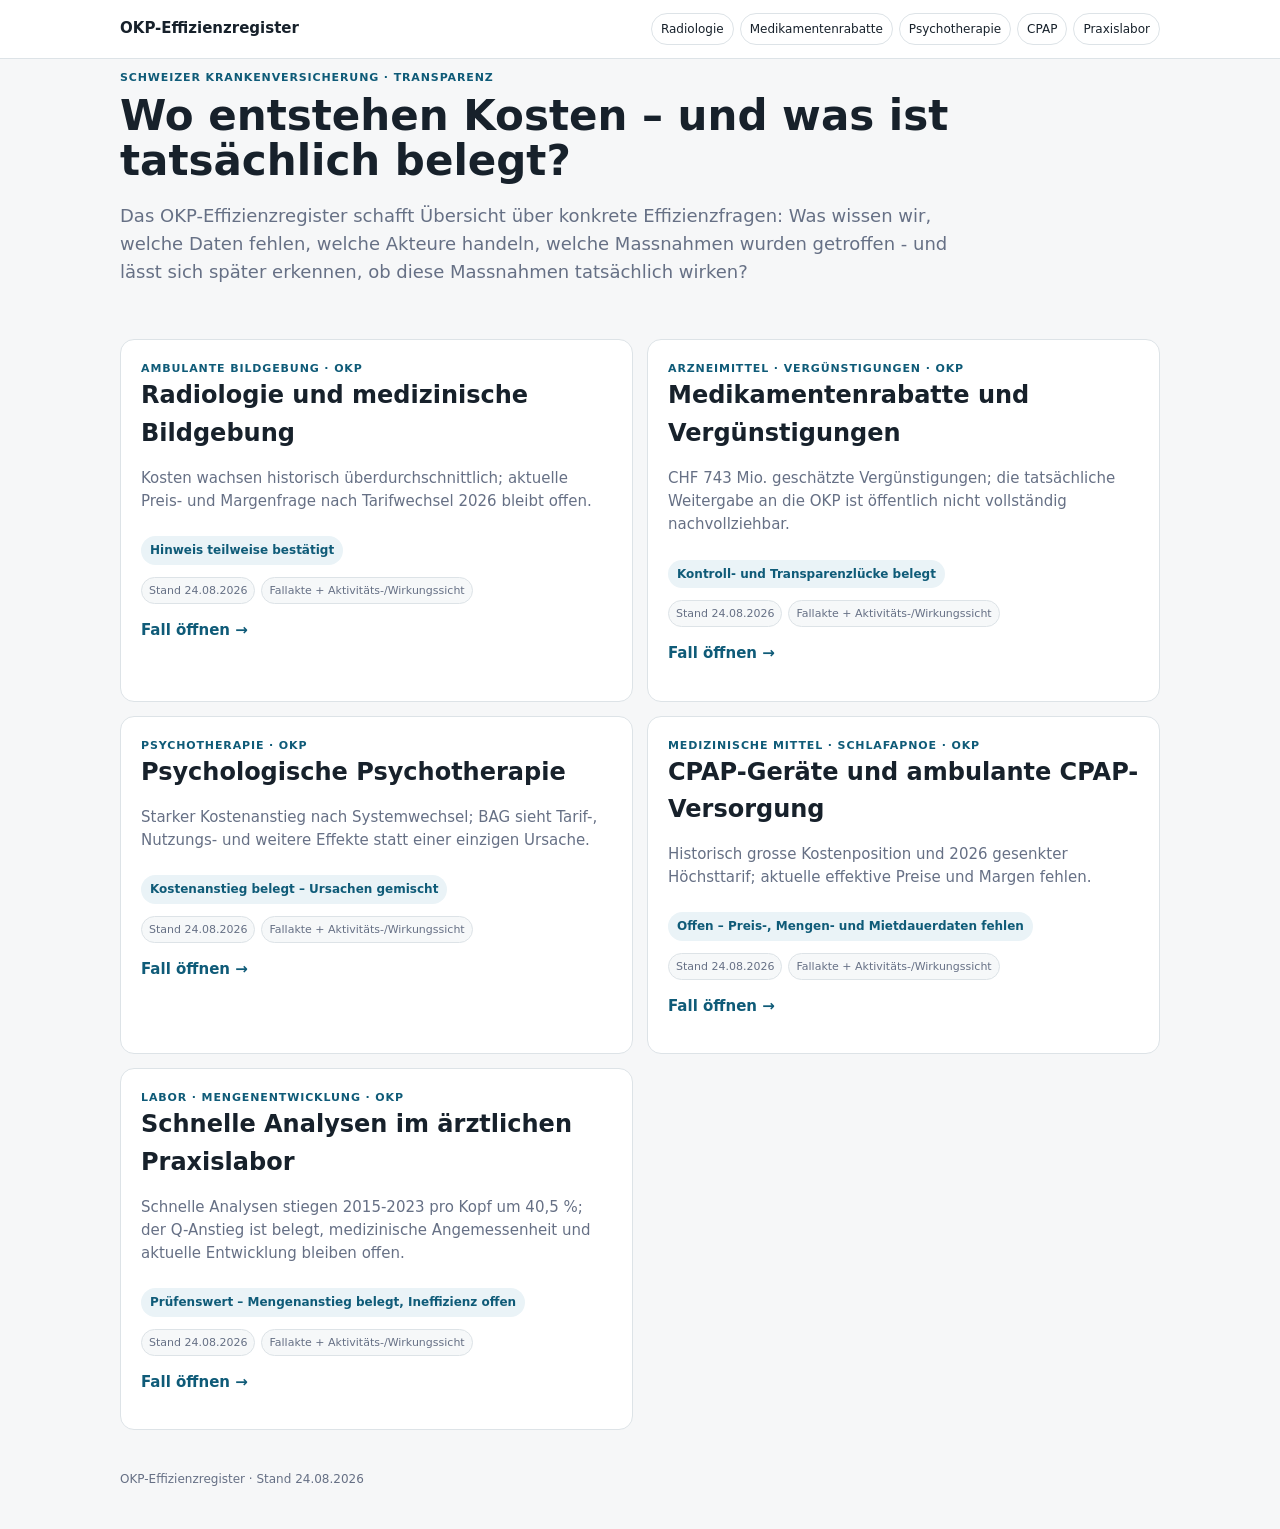
==== commit cd846e33: "Add enriched activity timeline to public cases" ====
--- a/index.html
+++ b/index.html
@@ -1 +1 @@
-<!doctype html><html lang="de"><head><meta charset="utf-8"><meta name="viewport" content="width=device-width,initial-scale=1"><title>OKP-Effizienzregister</title><link rel="stylesheet" href="./styles.css"></head><body><header><div class="wrap header-inner"><a class="brand" href="./">OKP-Effizienzregister</a><nav class="nav"><a href="./radiology/">Radiologie</a><a href="./medikamentenrabatte/">Medikamentenrabatte</a><a href="./psychotherapy/">Psychotherapie</a><a href="./cpap/">CPAP</a><a href="./praxislabor/">Praxislabor</a></nav></div></header><main class="wrap"><section class="hero"><div class="eyebrow">SCHWEIZER KRANKENVERSICHERUNG · TRANSPARENZ</div><h1>Wo entstehen Kosten – und was ist tatsächlich belegt?</h1><p class="lead">Das OKP-Effizienzregister schafft Übersicht über konkrete Effizienzfragen: Was wissen wir, welche Daten fehlen, welche Akteure handeln, welche Massnahmen wurden getroffen - und lässt sich später erkennen, ob diese Massnahmen tatsächlich wirken?</p></section><section class="section"><div class="case-grid"><a class="case-card" href="./radiology/"><div class="eyebrow">AMBULANTE BILDGEBUNG · OKP</div><h2>Radiologie und medizinische Bildgebung</h2><p>Kosten wachsen historisch überdurchschnittlich; aktuelle Preis- und Margenfrage nach Tarifwechsel 2026 bleibt offen.</p><span class="status">Hinweis teilweise bestätigt</span><div class="case-meta"><span>Stand 24.08.2026</span><span>Fallakte + Aktivitäts-/Wirkungssicht</span></div><p class="open">Fall öffnen →</p></a><a class="case-card" href="./medikamentenrabatte/"><div class="eyebrow">ARZNEIMITTEL · VERGÜNSTIGUNGEN · OKP</div><h2>Medikamentenrabatte und Vergünstigungen</h2><p>CHF 743 Mio. geschätzte Vergünstigungen; die tatsächliche Weitergabe an die OKP ist öffentlich nicht vollständig nachvollziehbar.</p><span class="status">Kontroll- und Transparenzlücke belegt</span><div class="case-meta"><span>Stand 24.08.2026</span><span>Fallakte + Aktivitäts-/Wirkungssicht</span></div><p class="open">Fall öffnen →</p></a><a class="case-card" href="./psychotherapy/"><div class="eyebrow">PSYCHOTHERAPIE · OKP</div><h2>Psychologische Psychotherapie</h2><p>Starker Kostenanstieg nach Systemwechsel; BAG sieht Tarif-, Nutzungs- und weitere Effekte statt einer einzigen Ursache.</p><span class="status">Kostenanstieg belegt – Ursachen gemischt</span><div class="case-meta"><span>Stand 24.08.2026</span><span>Fallakte + Aktivitäts-/Wirkungssicht</span></div><p class="open">Fall öffnen →</p></a><a class="case-card" href="./cpap/"><div class="eyebrow">MEDIZINISCHE MITTEL · SCHLAFAPNOE · OKP</div><h2>CPAP-Geräte und ambulante CPAP-Versorgung</h2><p>Historisch grosse Kostenposition und 2026 gesenkter Höchsttarif; aktuelle effektive Preise und Margen fehlen.</p><span class="status">Offen – wichtige aktuelle Daten fehlen</span><div class="case-meta"><span>Stand 24.08.2026</span><span>Fallakte + Aktivitäts-/Wirkungssicht</span></div><p class="open">Fall öffnen →</p></a><a class="case-card" href="./praxislabor/"><div class="eyebrow">LABOR · MENGENENTWICKLUNG · OKP</div><h2>Schnelle Analysen im ärztlichen Praxislabor</h2><p>Schnelle Analysen stiegen 2015-2023 pro Kopf um 40,5 %; der Q-Anstieg ist belegt, medizinische Angemessenheit und aktuelle Entwicklung bleiben offen.</p><span class="status">Prüfenswert – Mengenanstieg belegt, Ineffizienz offen</span><div class="case-meta"><span>Stand 24.08.2026</span><span>Fallakte + Aktivitäts-/Wirkungssicht</span></div><p class="open">Fall öffnen →</p></a></div></section></main><footer><div class="wrap">OKP-Effizienzregister · Stand 24.08.2026</div></footer></body></html>+<!doctype html><html lang="de"><head><meta charset="utf-8"><meta name="viewport" content="width=device-width,initial-scale=1"><title>OKP-Effizienzregister</title><link rel="stylesheet" href="./styles.css"></head><body><header><div class="wrap header-inner"><a class="brand" href="./">OKP-Effizienzregister</a><nav class="nav"><a href="./radiology/">Radiologie</a><a href="./medikamentenrabatte/">Medikamentenrabatte</a><a href="./psychotherapy/">Psychotherapie</a><a href="./cpap/">CPAP</a><a href="./praxislabor/">Praxislabor</a></nav></div></header><main class="wrap"><section class="hero"><div class="eyebrow">SCHWEIZER KRANKENVERSICHERUNG · TRANSPARENZ</div><h1>Wo entstehen Kosten – und was ist tatsächlich belegt?</h1><p class="lead">Das OKP-Effizienzregister schafft Übersicht über konkrete Effizienzfragen: Was wissen wir, welche Daten fehlen, welche Akteure handeln, welche Massnahmen wurden getroffen - und lässt sich später erkennen, ob diese Massnahmen tatsächlich wirken?</p></section><section class="section"><div class="case-grid"><a class="case-card" href="./radiology/"><div class="eyebrow">AMBULANTE BILDGEBUNG · OKP</div><h2>Radiologie und medizinische Bildgebung</h2><p>Kosten wachsen historisch überdurchschnittlich; aktuelle Preis- und Margenfrage nach Tarifwechsel 2026 bleibt offen.</p><span class="status">Hinweis teilweise bestätigt</span><div class="case-meta"><span>Stand 24.08.2026</span><span>Fallakte + Aktivitäts-/Wirkungssicht</span></div><p class="open">Fall öffnen →</p></a><a class="case-card" href="./medikamentenrabatte/"><div class="eyebrow">ARZNEIMITTEL · VERGÜNSTIGUNGEN · OKP</div><h2>Medikamentenrabatte und Vergünstigungen</h2><p>CHF 743 Mio. geschätzte Vergünstigungen; die tatsächliche Weitergabe an die OKP ist öffentlich nicht vollständig nachvollziehbar.</p><span class="status">Kontroll- und Transparenzlücke belegt</span><div class="case-meta"><span>Stand 24.08.2026</span><span>Fallakte + Aktivitäts-/Wirkungssicht</span></div><p class="open">Fall öffnen →</p></a><a class="case-card" href="./psychotherapy/"><div class="eyebrow">PSYCHOTHERAPIE · OKP</div><h2>Psychologische Psychotherapie</h2><p>Starker Kostenanstieg nach Systemwechsel; BAG sieht Tarif-, Nutzungs- und weitere Effekte statt einer einzigen Ursache.</p><span class="status">Kostenanstieg belegt – Ursachen gemischt</span><div class="case-meta"><span>Stand 24.08.2026</span><span>Fallakte + Aktivitäts-/Wirkungssicht</span></div><p class="open">Fall öffnen →</p></a><a class="case-card" href="./cpap/"><div class="eyebrow">MEDIZINISCHE MITTEL · SCHLAFAPNOE · OKP</div><h2>CPAP-Geräte und ambulante CPAP-Versorgung</h2><p>Historisch grosse Kostenposition und 2026 gesenkter Höchsttarif; aktuelle effektive Preise und Margen fehlen.</p><span class="status">Offen – Preis-, Mengen- und Mietdauerdaten fehlen</span><div class="case-meta"><span>Stand 24.08.2026</span><span>Fallakte + Aktivitäts-/Wirkungssicht</span></div><p class="open">Fall öffnen →</p></a><a class="case-card" href="./praxislabor/"><div class="eyebrow">LABOR · MENGENENTWICKLUNG · OKP</div><h2>Schnelle Analysen im ärztlichen Praxislabor</h2><p>Schnelle Analysen stiegen 2015-2023 pro Kopf um 40,5 %; der Q-Anstieg ist belegt, medizinische Angemessenheit und aktuelle Entwicklung bleiben offen.</p><span class="status">Prüfenswert – Mengenanstieg belegt, Ineffizienz offen</span><div class="case-meta"><span>Stand 24.08.2026</span><span>Fallakte + Aktivitäts-/Wirkungssicht</span></div><p class="open">Fall öffnen →</p></a></div></section></main><footer><div class="wrap">OKP-Effizienzregister · Stand 24.08.2026</div></footer></body></html>
